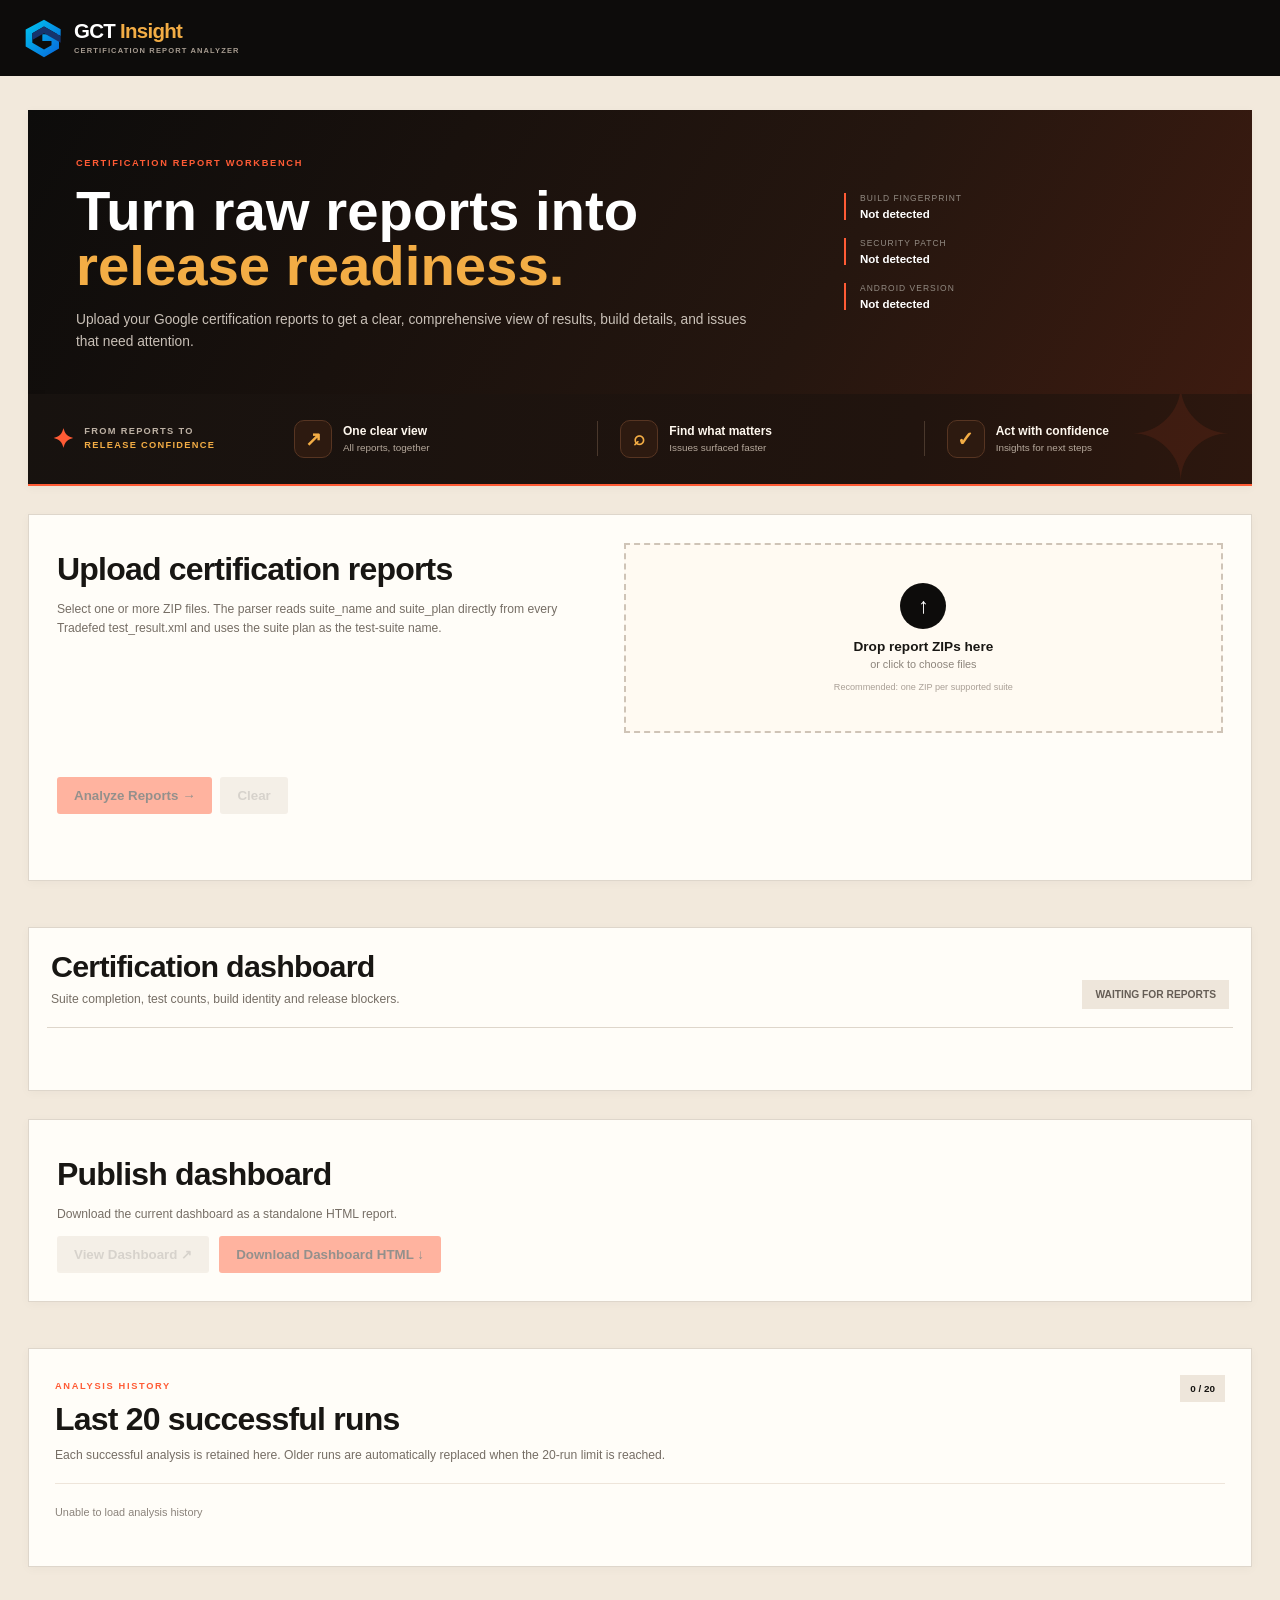
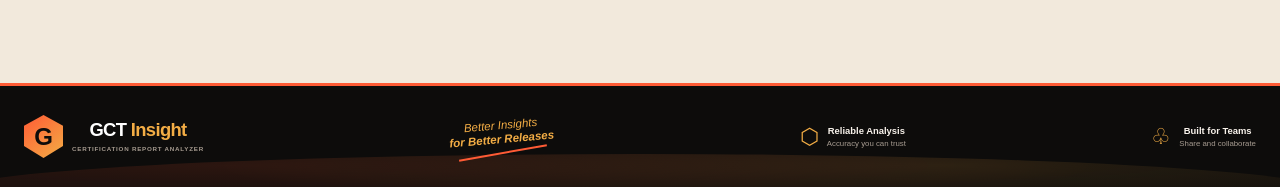
==== templates/index.html @ 6aefbfb2 "Add suite completion and chart dashboard sections" ====
<!DOCTYPE html><html lang="en"><head><meta charset="UTF-8"><meta name="viewport" content="width=device-width,initial-scale=1"><title>GCT Report Parser</title><link rel="stylesheet" href="/static/style.css"></head><body><header class="topbar">
  <a class="approved-brand" href="/" aria-label="GCT Insight certification report analyzer">
    <span class="approved-brand-mark" aria-hidden="true"><svg viewBox="0 0 48 48"><defs><linearGradient id="gctBlue" x1="0" y1="0" x2="1" y2="1"><stop offset="0" stop-color="#00c7ef"/><stop offset="1" stop-color="#0864db"/></linearGradient></defs><path fill="url(#gctBlue)" d="M24 2 44 13.5v8L24 10.1 10 18.2v11.6l14 8.1 9-5.2v-5.1H22v-8h20v17L24 47 2 34.3V13.7z"/><path fill="#16346d" d="M24 10.1 44 21.6v8L24 18.2 10 26.3v-8.1z"/></svg></span>
    <span class="approved-brand-copy"><strong>GCT <em>Insight</em></strong><small>CERTIFICATION REPORT ANALYZER</small></span>
  </a>
</header><main class="page"><section class="hero"><div class="hero-copy"><span class="eyebrow">CERTIFICATION REPORT WORKBENCH</span><h1>Turn raw reports into <em>release readiness.</em></h1><p>Upload your Google certification reports to get a clear, comprehensive view of results, build details, and issues that need attention.</p></div><div class="hero-meta"><div><span>BUILD FINGERPRINT</span><strong id="buildFingerprint">Not detected</strong></div><div><span>SECURITY PATCH</span><strong id="securityPatch">Not detected</strong></div><div><span>ANDROID VERSION</span><strong id="androidVersion">Not detected</strong></div></div></section><section class="insight-strip" aria-label="GCT Insight capabilities"><div class="insight-strip-heading"><span class="insight-spark">✦</span><span>FROM REPORTS TO <strong>RELEASE CONFIDENCE</strong></span></div><div class="insight-pill"><span class="insight-icon">↗</span><span><strong>One clear view</strong><small>All reports, together</small></span></div><div class="insight-divider"></div><div class="insight-pill"><span class="insight-icon">⌕</span><span><strong>Find what matters</strong><small>Issues surfaced faster</small></span></div><div class="insight-divider"></div><div class="insight-pill"><span class="insight-icon">✓</span><span><strong>Act with confidence</strong><small>Insights for next steps</small></span></div><div class="insight-accent" aria-hidden="true">✦</div></section><section class="upload-card"><div class="upload-copy"><h2>Upload certification reports</h2><p>Select one or more ZIP files. The parser reads suite_name and suite_plan directly from every Tradefed test_result.xml and uses the suite plan as the test-suite name.</p></div><div class="upload-zone"><input id="reportFiles" type="file" multiple accept=".zip"><div class="upload-icon">↑</div><strong>Drop report ZIPs here</strong><span>or click to choose files</span><small>Recommended: one ZIP per supported suite</small></div><div id="selectedFiles" class="selected-files"></div><div class="upload-actions"><button id="analyzeBtn" class="primary" disabled>Analyze Reports →</button><button id="clearBtn" class="secondary" disabled>Clear</button></div><div id="analysisProgress" class="analysis-progress hidden"><div class="progress-label"><strong id="progressTitle">Preparing analysis…</strong><span id="progressPercent">0%</span></div><div id="progressTrack" class="progress-track"><i id="progressBar"></i></div><small id="progressDetail">Preparing uploaded reports.</small></div><div id="statusMessage" class="status-message"></div></section><section class="certification-dashboard" id="certificationDashboard"><section class="dashboard-head dashboard-panel"><div><h2>Certification dashboard</h2><p>Suite completion, test counts, build identity and release blockers.</p></div><div class="readiness-chip" id="readiness">WAITING FOR REPORTS</div></section><section class="build-mismatch" id="buildMismatch"></section><section class="build-info-card" id="buildInfoCard"></section><section class="stats" id="stats"></section><section class="completion-overview" id="completionOverview" aria-label="Suite completion metrics"></section><section class="visual-charts" id="visualCharts" aria-label="Test execution charts"></section><section class="suite-grid" id="suiteGrid"></section><section class="issues-grid hidden" id="issuesGrid"><div class="panel incomplete-panel"><div class="panel-title"><div><span class="section-kicker">INCOMPLETE MODULES</span><h3>Modules requiring attention</h3></div><span id="incompleteCount" class="count-badge">0</span></div><div id="incompleteList"></div></div><div class="panel failure-panel"><div class="panel-title"><div><span class="section-kicker">FAILURES</span><h3>Failed test cases</h3></div><span id="failureCount" class="count-badge danger">0</span></div><div id="failureList"></div></div></section></section><section class="publish-card"><h2>Publish dashboard</h2><p>Download the current dashboard as a standalone HTML report.</p><div class="publish-actions"><button id="viewBtn" class="secondary" disabled>View Dashboard ↗</button><button id="publishBtn" class="primary" disabled>Download Dashboard HTML ↓</button></div></section><section class="history-card"><div class="history-head"><div><span class="section-kicker">ANALYSIS HISTORY</span><h2>Last 20 successful runs</h2><p>Each successful analysis is retained here. Older runs are automatically replaced when the 20-run limit is reached.</p></div><span id="historyCount" class="history-count">0 / 20</span></div><div id="historyList" class="history-list"><div class="empty">Loading analysis history...</div></div></section></main><footer class="approved-footer">
  <div class="footer-logo-block">
    <span class="footer-brand-mark" aria-hidden="true">G</span>
    <span><strong>GCT <em>Insight</em></strong><small>CERTIFICATION REPORT ANALYZER</small></span>
  </div>
  <div class="footer-slogan">Better Insights<br><strong>for Better Releases</strong><i></i></div>
  <div class="footer-value"><span class="footer-value-icon">⬡</span><span><strong>Reliable Analysis</strong><small>Accuracy you can trust</small></span></div>
  <div class="footer-value"><span class="footer-value-icon">♧</span><span><strong>Built for Teams</strong><small>Share and collaborate</small></span></div>
</footer><script src="/static/app.js"></script></body></html>
---- static/style.css ----
:root{--ink:#181613;--muted:#766e65;--paper:#fffdf8;--line:#ded6cb;--cream:#f2e9dc;--accent:#ff5b35;--gold:#f3ad45;--red:#cf4437;--dark:#0d0c0b;--green:#2b765a}*{box-sizing:border-box}html{min-width:1180px}body{margin:0;background:var(--cream);color:var(--ink);font-family:Arial,Helvetica,sans-serif}.topbar{height:76px;background:var(--dark);color:#fff;display:flex;align-items:center;justify-content:space-between;padding:0 max(28px,calc((100% - 1400px)/2))}.brand{display:flex;align-items:center;gap:12px}.brand-mark{width:36px;height:36px;display:grid;place-items:center;background:var(--accent);color:#15100d;font-weight:900;border-radius:8px}.brand strong{display:block}.brand small{display:block;color:#8f8982;font-size:.6rem;margin-top:3px;letter-spacing:.08em}.demo-badge{font-size:.58rem;letter-spacing:.15em;color:#c9c0b8;border:1px solid #4c4640;padding:8px 10px}.page{max-width:1400px;margin:auto;padding:34px 28px 70px}.hero{background:linear-gradient(120deg,#0d0c0b,#25160f 65%,#3d1b10);color:#fff;padding:42px 48px;display:flex;justify-content:space-between;gap:40px}.eyebrow,.section-kicker{font-size:.58rem;letter-spacing:.18em;font-weight:900;color:var(--accent)}.hero h1{font-size:clamp(2.8rem,4.4vw,4.8rem);line-height:.97;max-width:760px;margin:14px 0}.hero h1 em{font-style:normal;color:var(--gold)}.hero p{max-width:620px;color:#c9c0b7;line-height:1.55;font-size:.86rem}.hero-meta{display:grid;gap:18px;min-width:360px;align-content:center}.hero-meta div{border-left:2px solid var(--accent);padding-left:14px}.hero-meta span{display:block;font-size:.53rem;color:#928a82;letter-spacing:.12em}.hero-meta strong{display:block;margin-top:5px;font-size:.72rem;max-width:340px;word-break:break-word}.workflow{display:grid;grid-template-columns:auto 1fr auto 1fr auto 1fr auto;align-items:center;padding:24px 5px}.step{display:flex;align-items:center;gap:8px;color:#9b9289;font-size:.66rem;font-weight:700}.step b{width:30px;height:30px;border-radius:50%;display:grid;place-items:center;background:#ded4c8}.step.active{color:var(--ink)}.step.active b{background:var(--ink);color:#fff}.connector{height:1px;background:#cec4b8}.upload-card,.publish-card{background:var(--paper);border:1px solid var(--line);padding:28px;margin-bottom:46px;display:grid;grid-template-columns:1fr 1.1fr;gap:22px}.publish-card{display:block}.upload-copy h2,.dashboard-head h2,.publish-card h2{font-size:2rem;margin:8px 0}.upload-copy p,.dashboard-head p,.publish-card p{color:var(--muted);font-size:.76rem;line-height:1.55}.upload-zone{border:2px dashed #cfc4b7;min-height:190px;display:flex;flex-direction:column;align-items:center;justify-content:center;cursor:pointer;position:relative;background:#fffaf2}.upload-zone:hover{border-color:var(--accent);background:#fff7ed}.upload-zone input{position:absolute;inset:0;opacity:0;cursor:pointer}.upload-icon{width:46px;height:46px;border-radius:50%;display:grid;place-items:center;background:var(--dark);color:#fff;font-size:1.35rem;margin-bottom:10px}.upload-zone strong{font-size:.85rem}.upload-zone>span{color:#8d857c;font-size:.68rem;margin-top:4px}.upload-zone small{color:#aaa097;font-size:.57rem;margin-top:12px}.selected-files{grid-column:1/-1;display:flex;gap:8px;flex-wrap:wrap}.file-chip{padding:9px 12px;background:#eee6db;border:1px solid #ddd3c7;font-size:.62rem;display:flex;align-items:center;gap:6px}.file-chip small{color:#8b8279;font-size:.56rem}.upload-actions{display:flex;gap:8px}.primary,.secondary{border:0;padding:11px 17px;font-weight:900;cursor:pointer;border-radius:3px}.primary{background:var(--accent);color:#140e0b}.secondary{background:#e8dfd3}.primary:hover:not(:disabled){filter:brightness(.96)}.secondary:hover:not(:disabled){background:#ded4c8}.primary:disabled,.secondary:disabled{opacity:.45;cursor:not-allowed}.analysis-progress{grid-column:1/-1;padding:14px 16px;background:#f6efe6;border:1px solid #e2d7ca}.analysis-progress.hidden{display:none}.progress-label{display:flex;justify-content:space-between;align-items:center;font-size:.65rem}.progress-label span{font-weight:900;color:var(--accent)}.progress-track{height:8px;background:#e3d9cd;overflow:hidden;margin:9px 0 7px}.progress-track i{display:block;height:100%;width:0;background:var(--accent);transition:width .25s ease}.progress-track.indeterminate i{width:35%;animation:progressPulse 1.1s infinite ease-in-out}@keyframes progressPulse{0%{margin-left:-35%}100%{margin-left:100%}}.analysis-progress small{color:#8b8279;font-size:.57rem}.status-message{grid-column:1/-1;color:var(--muted);font-size:.63rem;min-height:16px}.dashboard-head{display:flex;justify-content:space-between;align-items:end;margin-bottom:20px}.readiness-chip{padding:9px 13px;background:#eee6db;color:#655d55;font-size:.64rem;font-weight:900}.readiness-chip.ready{background:#dfeee7;color:#256b52}.readiness-chip.attention{background:#f7e9cf;color:#93631f}.stats{display:grid;grid-template-columns:repeat(6,1fr);gap:12px;margin-bottom:14px}.stat,.suite,.panel{background:var(--paper);border:1px solid var(--line)}.stat{padding:20px;position:relative;overflow:hidden}.stat:before{content:"";position:absolute;left:0;top:0;bottom:0;width:4px;background:#d9d0c5}.stat.pass:before{background:var(--green)}.stat.fail:before{background:var(--red)}.stat.warn:before{background:var(--gold)}.stat.total:before{background:var(--accent)}.stat span{font-size:.57rem;letter-spacing:.1em;color:#999087}.stat strong{display:block;font-size:1.55rem;margin-top:8px}.stat small{color:var(--muted);font-size:.59rem}.suite-grid{display:grid;grid-template-columns:repeat(3,1fr);gap:12px;margin-bottom:14px}.suite{padding:18px}.suite-top{display:flex;justify-content:space-between;align-items:center;gap:12px}.suite-title{display:flex;align-items:center;}.suite h3{margin:0;font-size:1rem}.pill{font-size:.5rem;font-weight:900;padding:5px 7px}.pill.ok{background:#dfeee7;color:#2b765a}.pill.warn{background:#f7e9cf;color:#93631f}.suite-number{font-size:1.4rem;font-weight:900;margin:16px 0 4px}.progress{height:7px;background:#e6ddd1;overflow:hidden}.progress i{display:block;height:100%;background:var(--accent)}.suite-meta{display:flex;justify-content:space-between;color:#8b8279;font-size:.57rem;margin-top:8px}.suite-fails{font-size:.6rem;font-weight:700;margin-top:10px}.suite-fails .bad{color:var(--red)}.suite-fails .good{color:var(--green)}.issues-grid{display:grid;grid-template-columns:1fr 1fr;gap:12px;margin-bottom:20px}.panel{padding:20px}.failure-panel{border-top:3px solid var(--red)}.incomplete-panel{border-top:3px solid var(--gold)}.panel-title{display:flex;justify-content:space-between}.panel h3{margin:6px 0;font-size:1.05rem}.count-badge{background:#eee6db;padding:6px 8px;font-size:.58rem;font-weight:900}.count-badge.danger{background:#f6ded9;color:#a8332b}.issue-row{border-top:1px solid #eee5da;padding:11px 0;display:grid;grid-template-columns:20px minmax(0,1fr);column-gap:8px}.issue-row>strong,.issue-row>small{grid-column:2;min-width:0}.issue-row:before{content:"•";color:#b4aaa0;font-weight:900}.failure-panel .issue-row:before{content:"!";width:17px;height:17px;border-radius:50%;display:grid;place-items:center;background:#f6ded9;color:var(--red);font-size:.55rem}.incomplete-panel .issue-row:before{content:"!";width:17px;height:17px;border-radius:50%;display:grid;place-items:center;background:#f7e9cf;color:#93631f;font-size:.55rem}.issue-row strong{display:block;font-size:.7rem;overflow-wrap:anywhere}.issue-row small{display:block;color:var(--muted);font-size:.62rem;line-height:1.45;margin-top:5px;overflow-wrap:anywhere}.empty{padding:22px 0;color:#8b837b;font-size:.68rem}footer{background:var(--dark);color:#77706a;text-align:center;padding:26px;font-size:.62rem}.suite-details{display:grid;gap:14px;margin-bottom:14px}.detail-card{background:var(--paper);border:1px solid var(--line);padding:22px}.detail-head{display:flex;justify-content:space-between;align-items:start;gap:20px}.detail-head h3{margin:6px 0 0;font-size:1.2rem}.detail-result{font-size:.62rem;font-weight:900;background:#eee6db;padding:8px 10px}.summary-grid{display:grid;grid-template-columns:repeat(2,1fr);gap:10px;margin:18px 0}.summary-grid div{border-top:1px solid #eee5da;padding-top:10px}.summary-grid span{display:block;color:#999087;font-size:.5rem;letter-spacing:.1em;font-weight:900}.summary-grid strong{display:block;font-size:.65rem;margin-top:5px;word-break:break-word;line-height:1.45}.module-table-wrap{overflow:auto}.module-table{width:100%;border-collapse:collapse;font-size:.62rem}.module-table th{text-align:left;background:#eee6db;padding:9px}.module-table td{border-top:1px solid #eee5da;padding:8px}.module-table tr.incomplete{background:#fff2ed}.module-table tr.incomplete td:first-child{font-weight:900;color:var(--red)}.publish-actions{display:flex;gap:10px;align-items:center;flex-wrap:wrap}.build-mismatch{margin-bottom:14px}.mismatch-panel{background:#fffaf2;border:1px solid #e4c9a7;padding:20px}.mismatch-panel p{color:var(--muted);font-size:.7rem;margin:4px 0 14px}.fingerprint-table{display:grid;gap:0;border-top:1px solid #eadfd2}.fingerprint-row{display:grid;grid-template-columns:180px 1fr;gap:18px;padding:11px 0;border-bottom:1px solid #eadfd2;font-size:.66rem}.fingerprint-row strong{font-size:.7rem}.fingerprint-row span{word-break:break-all;color:#6f675f}.build-info-card{margin-bottom:14px}.build-info-section{background:var(--paper);border:1px solid var(--line);padding:20px}.build-info-header{display:flex;justify-content:space-between;align-items:start;margin-bottom:16px}.build-info-header h3{margin:6px 0 0;font-size:1.15rem}.build-info-count{background:#eee6db;padding:6px 8px;font-size:.58rem;font-weight:900}.build-info-grid{display:grid;grid-template-columns:repeat(3,1fr);gap:1px;background:#e8dfd4;border:1px solid #e8dfd4}.build-info-item{background:var(--paper);padding:14px}.build-info-item.wide{grid-column:1/-1}.build-info-item span{display:block;color:#999087;font-size:.52rem;letter-spacing:.1em;font-weight:900;text-transform:uppercase}.build-info-item strong{display:block;margin-top:6px;font-size:.68rem;line-height:1.45;word-break:break-word}.history-card{background:var(--paper);border:1px solid var(--line);padding:26px;margin-bottom:46px}.history-head{display:flex;justify-content:space-between;align-items:start;gap:20px;margin-bottom:18px}.history-head h2{font-size:2rem;margin:8px 0}.history-head p{color:var(--muted);font-size:.76rem;line-height:1.55;margin:0;max-width:760px}.history-count{background:#eee6db;padding:8px 10px;font-size:.62rem;font-weight:900;white-space:nowrap}.history-list{border-top:1px solid #eee5da}.history-row{display:grid;grid-template-columns:110px minmax(220px,1fr) 250px 150px auto;gap:16px;align-items:center;padding:15px 0;border-bottom:1px solid #eee5da}.history-run strong{display:block;font-size:.82rem}.history-run span{display:block;color:#8b8279;font-size:.58rem;margin-top:5px}.history-build span{display:block;color:#999087;font-size:.5rem;letter-spacing:.1em;font-weight:900}.history-build strong{display:block;font-size:.64rem;line-height:1.35;word-break:break-all;margin-top:5px}.history-metrics{display:flex;gap:8px;flex-wrap:wrap}.history-metrics span{background:#f0e9df;padding:6px 7px;color:#6f675f;font-size:.55rem;font-weight:700}.history-status{justify-self:start;padding:7px 8px;font-size:.5rem;font-weight:900}.history-status.ready{background:#dfeee7;color:#256b52}.history-status.attention{background:#f7e9cf;color:#93631f}.history-status.mismatch{background:#f6ded9;color:#a8332b}.history-actions{display:flex;gap:6px}.history-actions button{padding:8px 10px;font-size:.58rem}
/* Approved header, hero and footer refinements */
.hero-copy{max-width:820px;min-width:0}.hero-copy p{max-width:690px;margin:16px 0 0}.site-footer{background:var(--dark);color:#fff;display:grid;grid-template-columns:1fr 1.4fr auto;align-items:center;gap:28px;padding:28px max(28px,calc((100% - 1400px)/2));border-top:3px solid var(--accent)}.footer-brand strong{display:block;color:#fff;font-size:.9rem;letter-spacing:.02em}.footer-brand span,.footer-message span,.footer-legal span{display:block;color:#938b82;font-size:.65rem;margin-top:5px}.footer-message{border-left:2px solid var(--accent);padding-left:18px}.footer-message strong{display:block;font-size:.78rem;color:var(--gold)}.footer-message span{line-height:1.5;max-width:430px}.footer-legal{text-align:right;white-space:nowrap}.footer-legal span+span{margin-top:4px}@media(max-width:800px){.site-footer{grid-template-columns:1fr;gap:16px;padding:24px}.footer-message{padding-left:12px}.footer-legal{text-align:left;white-space:normal}.hero{flex-direction:column;padding:30px 24px}.hero-meta{min-width:0;grid-template-columns:1fr;gap:12px}.hero h1{font-size:clamp(2rem,7vw,3rem)}}

/* Approved GCT Insight header and footer only */
html{min-width:0}.topbar{height:76px;background:linear-gradient(110deg,#f5faff 0%,#eaf4ff 48%,#fff 100%);color:#0c1d4a;display:flex;align-items:center;justify-content:flex-start;padding:7px max(24px,calc((100% - 1400px)/2));border-bottom:1px solid #d8e8f8;box-shadow:0 2px 10px rgba(20,69,120,.05)}.approved-brand{display:flex;align-items:center;gap:10px;text-decoration:none;color:#10204b}.approved-brand-mark{display:block;width:40px;height:46px;flex:0 0 auto}.approved-brand-mark svg{display:block;width:100%;height:100%}.approved-brand-copy strong{display:block;font-size:1.28rem;line-height:1;color:#101b42;font-weight:900;letter-spacing:-.035em}.approved-brand-copy strong em,.footer-logo-block strong em{font-style:normal;color:#0788f5}.approved-brand-copy small,.footer-logo-block small{display:block;font-size:.47rem;letter-spacing:.15em;color:#50658c;margin-top:5px;font-weight:700}.approved-footer{position:relative;isolation:isolate;overflow:hidden;min-height:104px;padding:18px max(24px,calc((100% - 1400px)/2));display:flex;align-items:center;justify-content:space-between;gap:20px;background:linear-gradient(110deg,#eaf5ff 0%,#f9fcff 45%,#dceeff 100%);border-top:1px solid #d4e7fa;color:#11214c}.approved-footer:before{content:"";position:absolute;z-index:-1;left:-4%;right:-4%;bottom:-43px;height:76px;background:radial-gradient(ellipse at 20% 15%,rgba(255,255,255,.95),transparent 56%),radial-gradient(ellipse at 72% 15%,rgba(172,218,255,.5),transparent 52%);border-radius:50%}.footer-logo-block{display:flex;align-items:center;gap:9px;flex:0 0 auto}.footer-brand-mark{display:grid;place-items:center;width:39px;height:43px;color:#fff;font-weight:900;font-size:1.5rem;background:linear-gradient(140deg,#00c8ee,#0664dc);clip-path:polygon(50% 0,100% 25%,100% 72%,50% 100%,0 72%,0 25%)}.footer-logo-block strong{display:block;font-size:1.15rem;line-height:1;font-weight:900;letter-spacing:-.035em;color:#101b42}.footer-logo-block small{font-size:.39rem;letter-spacing:.12em}.footer-slogan{font-size:.72rem;line-height:1.2;color:#17356c;font-style:italic;transform:rotate(-5deg);white-space:nowrap;text-align:center}.footer-slogan strong{font-weight:900}.footer-slogan i{display:block;width:85%;height:2px;background:#0788f5;transform:rotate(-5deg);margin:5px auto 0}.footer-value{display:flex;align-items:center;gap:8px;white-space:nowrap}.footer-value-icon{font-size:1.35rem;line-height:1;color:#122a65}.footer-value strong{display:block;font-size:.59rem;font-weight:800}.footer-value small{display:block;font-size:.49rem;color:#53688d;margin-top:3px}.footer-feedback{padding-left:18px;border-left:1px solid #c8d9ee;flex:0 0 auto}.footer-feedback-button{display:inline-flex;align-items:center;justify-content:center;padding:10px 18px;border-radius:22px;background:#087bfa;color:#fff;text-decoration:none;font-size:.61rem;font-weight:800;box-shadow:0 3px 9px rgba(0,99,220,.18)}.footer-feedback-button:hover{background:#0065df}.footer-feedback small{display:block;color:#53688d;font-size:.48rem;line-height:1.4;margin-top:6px}.footer-android{position:relative;display:flex;align-items:center;justify-content:center;width:65px;height:55px;flex:0 0 auto;color:#00bda4;font-size:1.4rem}.footer-android b{display:grid;place-items:center;width:28px;height:31px;border-radius:12px 12px 8px 8px;background:linear-gradient(150deg,#5af1cf,#00b79e);color:#087a89;font-size:1.15rem;box-shadow:0 3px 8px #9bdedc}.footer-android span,.footer-android i{font-style:normal;color:#76c9ef;font-size:1.5rem}@media(max-width:1100px){.approved-footer{flex-wrap:wrap;justify-content:flex-start;gap:18px 24px}.footer-android{display:none}}@media(max-width:640px){.topbar{height:70px;padding:8px 16px}.approved-brand-mark{width:35px;height:40px}.approved-brand-copy strong{font-size:1.15rem}.approved-footer{padding:18px 16px}.footer-value{min-width:135px}.footer-feedback{border-left:0;padding-left:0}}

/* Keep the approved GCT Insight header/footer layout, but retain the app's original charcoal, cream, orange and gold palette. */
.topbar{background:var(--dark);color:#fff;border-bottom:0;box-shadow:none}
.approved-brand-copy strong{color:#fff}
.approved-brand-copy strong em{color:var(--gold)}
.approved-brand-copy small{color:#a69b90}
.approved-footer{background:var(--dark);color:#fff;border-top:3px solid var(--accent)}
.approved-footer:before{background:radial-gradient(ellipse at 20% 15%,rgba(255,91,53,.13),transparent 56%),radial-gradient(ellipse at 72% 15%,rgba(243,173,69,.12),transparent 52%)}
.footer-brand-mark{background:linear-gradient(140deg,var(--accent),var(--gold));color:var(--dark)}
.footer-logo-block strong{color:#fff}
.footer-logo-block strong em{color:var(--gold)}
.footer-logo-block small{color:#a69b90}
.footer-slogan{color:var(--gold)}
.footer-slogan i{background:var(--accent)}
.footer-value-icon{color:var(--gold)}
.footer-value strong{color:#f8f2eb}
.footer-value small{color:#a69b90}
.footer-feedback{border-left-color:#4c4640}
.footer-feedback-button{background:var(--accent);color:#140e0b;box-shadow:none}
.footer-feedback-button:hover{background:var(--gold)}
.footer-feedback small{color:#a69b90}
.footer-android{color:var(--gold)}
.footer-android span,.footer-android i{color:var(--accent)}
.footer-android b{background:linear-gradient(150deg,var(--gold),var(--accent));color:#25160f;box-shadow:none}

/* Replace the numbered onboarding stepper with a branded insight strip. */
.workflow{display:none}
.insight-strip{position:relative;display:flex;align-items:center;gap:22px;min-height:92px;margin:0 0 28px;padding:20px 24px;background:linear-gradient(100deg,#17120f 0%,#21140e 72%,#2d170e 100%);color:#f8f1e8;overflow:hidden;border-bottom:2px solid var(--accent)}
.insight-strip-heading{display:flex;align-items:center;gap:9px;max-width:220px;flex:0 0 220px;color:#bdb1a4;font-size:.58rem;line-height:1.5;letter-spacing:.14em;font-weight:800}
.insight-strip-heading strong{color:var(--gold);display:block}
.insight-spark{font-size:1.6rem;color:var(--accent)}
.insight-pill{display:flex;align-items:center;gap:11px;position:relative;z-index:1;min-width:0;flex:1}
.insight-icon{display:grid;place-items:center;width:38px;height:38px;flex:0 0 38px;border:1px solid #573522;background:#2d1a10;border-radius:10px;color:var(--gold);font-size:1.25rem;font-weight:800}
.insight-pill strong{display:block;color:#fff8ef;font-size:.75rem;white-space:nowrap}
.insight-pill small{display:block;margin-top:4px;color:#b6a99c;font-size:.62rem;white-space:nowrap}
.insight-divider{height:35px;width:1px;background:#4a382c;flex:0 0 1px}
.insight-accent{position:absolute;right:18px;top:-22px;color:rgba(255,91,53,.1);font-size:8rem;line-height:1;pointer-events:none}
@media(max-width:850px){.insight-strip{flex-wrap:wrap;gap:16px;padding:18px}.insight-strip-heading{flex-basis:100%;max-width:none}.insight-pill{flex:1 1 40%}.insight-divider{display:none}}
@media(max-width:520px){.insight-pill{flex-basis:100%}.insight-pill strong,.insight-pill small{white-space:normal}}

/* UI consistency pass: preserve every existing section and the approved warm palette. */
:root{scroll-behavior:smooth}
.page{width:100%}
.hero,.insight-strip,.upload-card,.build-info-section,.stat,.suite,.panel,.publish-card,.history-card,.detail-card,.mismatch-panel{box-shadow:0 2px 10px rgba(31,20,10,.035)}
.upload-card,.publish-card,.history-card,.build-info-section,.panel,.detail-card,.mismatch-panel{border-color:var(--line)}
.dashboard-head{gap:20px}
.dashboard-head h2,.upload-copy h2,.publish-card h2,.history-head h2{letter-spacing:-.025em}
.panel-title .section-kicker,.history-head .section-kicker{display:inline-block;margin-bottom:2px}
button,a,input,select,textarea{transition:background-color .16s ease,border-color .16s ease,box-shadow .16s ease}
button:focus-visible,a:focus-visible,input:focus-visible,select:focus-visible,textarea:focus-visible{outline:2px solid var(--gold);outline-offset:3px}
@media(max-width:1100px){
  .page{padding-left:22px;padding-right:22px}
  .hero{gap:28px;padding:34px}
  .hero-meta{min-width:250px}
  .stats{grid-template-columns:repeat(3,minmax(0,1fr))}
  .suite-grid{grid-template-columns:repeat(2,minmax(0,1fr))}
  .history-row{grid-template-columns:80px minmax(160px,1fr) 180px auto;gap:10px}
  .history-status{grid-column:3}
  .history-actions{grid-column:4;grid-row:1 / span 2}
}
@media(max-width:720px){
  .page{padding:20px 14px 42px}
  .hero{padding:26px 22px;gap:24px}
  .hero h1{font-size:clamp(2.15rem,9vw,3.5rem)}
  .hero-meta{grid-template-columns:1fr 1fr;min-width:0}
  .hero-meta div:first-child{grid-column:1/-1}
  .insight-strip{margin-bottom:20px}
  .upload-card{grid-template-columns:1fr;padding:20px;margin-bottom:28px}
  .upload-zone{min-height:155px}
  .upload-actions{flex-wrap:wrap}
  .dashboard-head{align-items:flex-start;flex-direction:column}
  .stats{grid-template-columns:repeat(2,minmax(0,1fr))}
  .suite-grid,.issues-grid{grid-template-columns:1fr}
  .publish-card{padding:20px;margin-bottom:28px}
  .history-card{padding:18px;margin-bottom:28px}
  .history-head{gap:12px;flex-direction:column}
  .history-head h2{font-size:1.55rem}
  .history-row{grid-template-columns:1fr auto;gap:10px;padding:14px 0}
  .history-run,.history-build,.history-metrics,.history-status,.history-actions{grid-column:auto;grid-row:auto}
  .history-build{grid-column:1/-1}
  .history-metrics{grid-column:1/-1}
  .history-actions{justify-self:start}
  .build-info-grid{grid-template-columns:repeat(2,minmax(0,1fr))}
  .fingerprint-row{grid-template-columns:1fr;gap:6px}
}
@media(max-width:420px){
  .hero-meta{grid-template-columns:1fr}
  .hero-meta div:first-child{grid-column:auto}
  .stats,.build-info-grid{grid-template-columns:1fr}
  .detail-head{flex-direction:column}
  .publish-actions .primary,.publish-actions .secondary{width:100%}
}

/* Dashboard heading presented as a dedicated section card, matching adjacent panels. */
.dashboard-panel{background:var(--paper);border:1px solid var(--line);padding:22px 26px;margin-bottom:16px;min-height:104px;box-shadow:0 2px 10px rgba(31,20,10,.035)}
.issues-grid.hidden{display:none!important}
.dashboard-panel h2{margin:0 0 7px;font-size:1.9rem;line-height:1.1}
.dashboard-panel p{margin:0;color:var(--muted);font-size:.76rem;line-height:1.55}
.dashboard-panel .readiness-chip{white-space:nowrap}
@media(max-width:720px){.dashboard-panel{padding:18px;margin-bottom:14px}.dashboard-panel h2{font-size:1.55rem}}

/* Keep every analysis result visually grouped under Certification dashboard. */
.certification-dashboard{background:var(--paper);border:1px solid var(--line);padding:18px;margin:0 0 28px;box-shadow:0 2px 10px rgba(31,20,10,.035)}
.certification-dashboard>.dashboard-panel{margin:0 0 16px;border:0;border-bottom:1px solid var(--line);box-shadow:none;padding:4px 4px 18px;min-height:0}
.certification-dashboard>.build-mismatch:empty,.certification-dashboard>.build-info-card:empty{display:none}
.certification-dashboard>.build-info-card:not(:empty),.certification-dashboard>.build-mismatch:not(:empty){margin-bottom:14px}
.certification-dashboard>.stats:not(:empty){margin-bottom:14px}
.certification-dashboard>.suite-grid:not(:empty){margin-bottom:14px}
.certification-dashboard>.issues-grid:not(.hidden){margin-top:0;margin-bottom:0}
@media(max-width:720px){.certification-dashboard{padding:12px;margin-bottom:22px}.certification-dashboard>.dashboard-panel{padding:4px 4px 14px}}
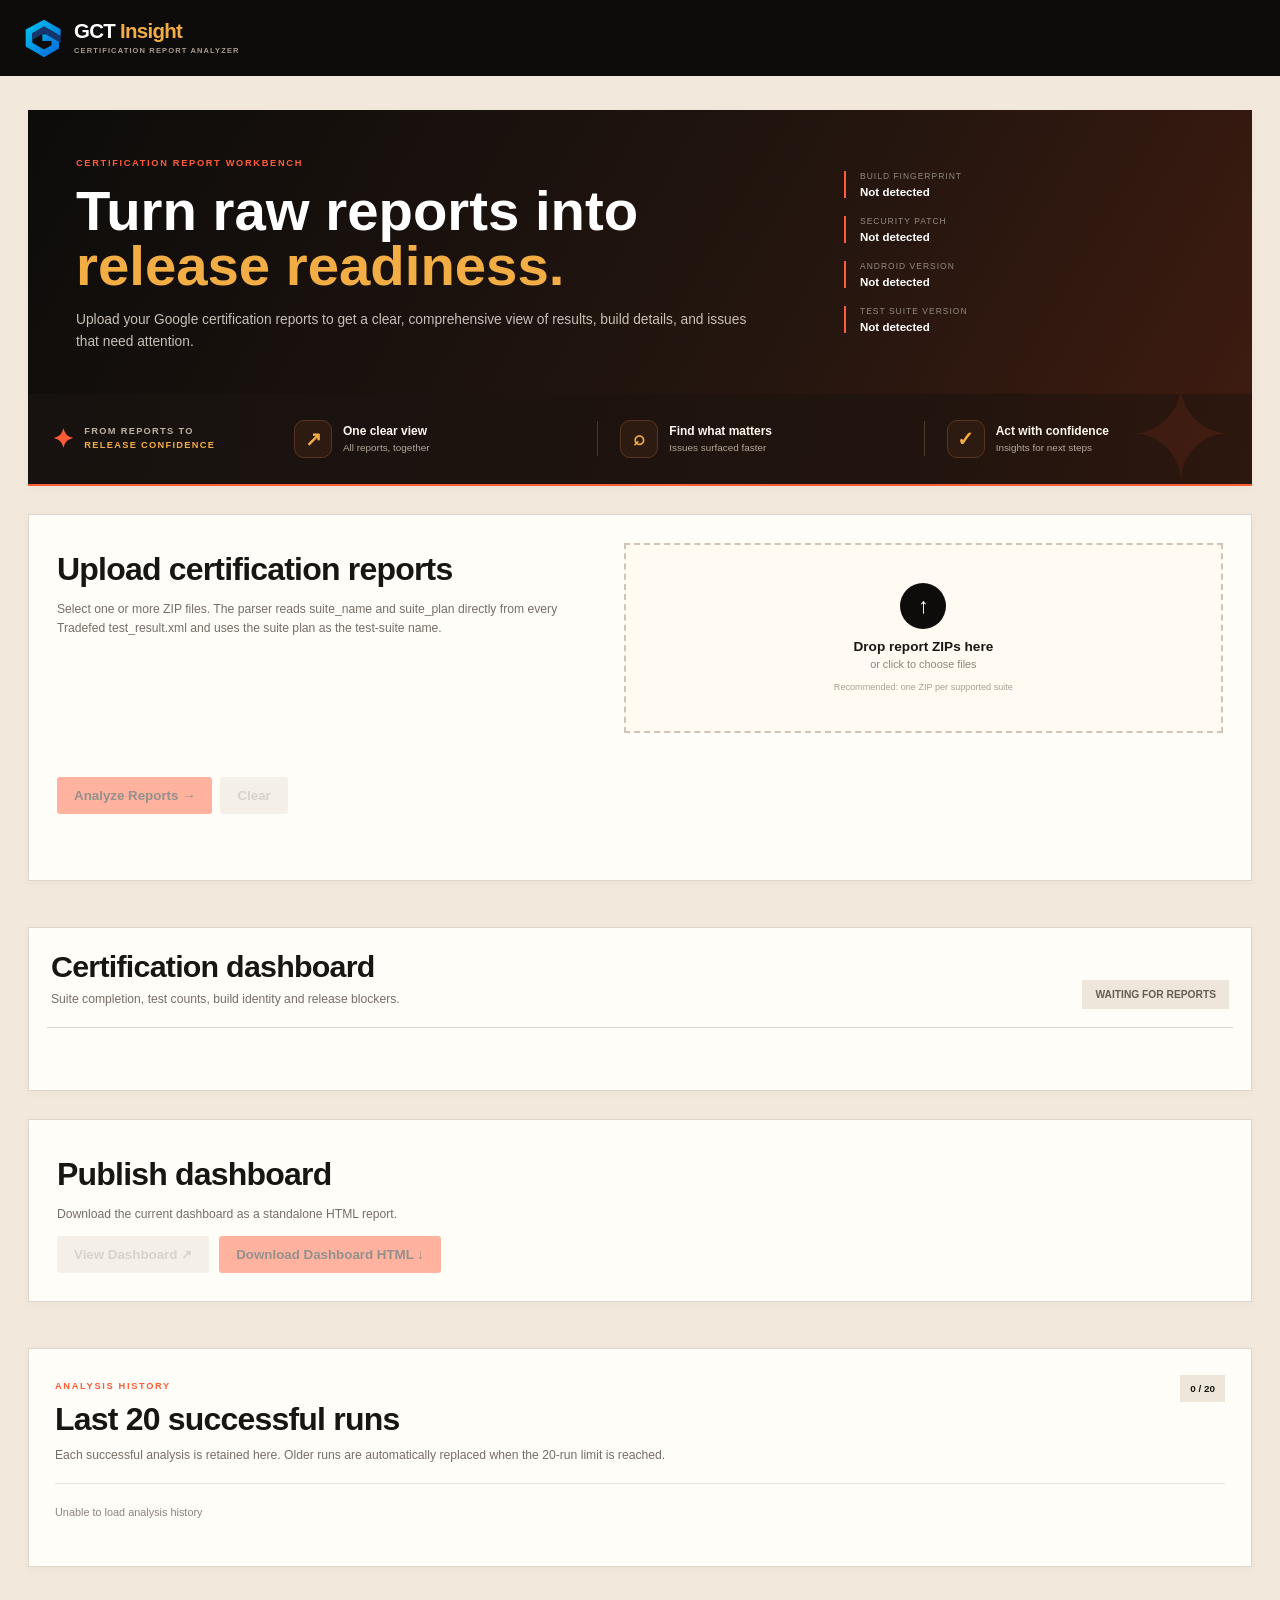
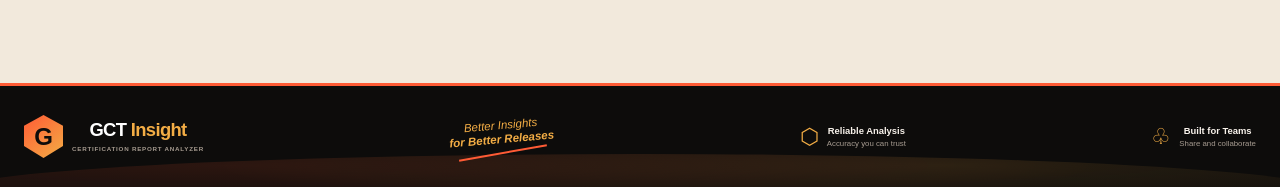
==== commit cc8c20ce: "Add Test Suite Version to GCT Insight" ====
--- a/templates/index.html
+++ b/templates/index.html
@@ -3,7 +3,7 @@
     <span class="approved-brand-mark" aria-hidden="true"><svg viewBox="0 0 48 48"><defs><linearGradient id="gctBlue" x1="0" y1="0" x2="1" y2="1"><stop offset="0" stop-color="#00c7ef"/><stop offset="1" stop-color="#0864db"/></linearGradient></defs><path fill="url(#gctBlue)" d="M24 2 44 13.5v8L24 10.1 10 18.2v11.6l14 8.1 9-5.2v-5.1H22v-8h20v17L24 47 2 34.3V13.7z"/><path fill="#16346d" d="M24 10.1 44 21.6v8L24 18.2 10 26.3v-8.1z"/></svg></span>
     <span class="approved-brand-copy"><strong>GCT <em>Insight</em></strong><small>CERTIFICATION REPORT ANALYZER</small></span>
   </a>
-</header><main class="page"><section class="hero"><div class="hero-copy"><span class="eyebrow">CERTIFICATION REPORT WORKBENCH</span><h1>Turn raw reports into <em>release readiness.</em></h1><p>Upload your Google certification reports to get a clear, comprehensive view of results, build details, and issues that need attention.</p></div><div class="hero-meta"><div><span>BUILD FINGERPRINT</span><strong id="buildFingerprint">Not detected</strong></div><div><span>SECURITY PATCH</span><strong id="securityPatch">Not detected</strong></div><div><span>ANDROID VERSION</span><strong id="androidVersion">Not detected</strong></div></div></section><section class="insight-strip" aria-label="GCT Insight capabilities"><div class="insight-strip-heading"><span class="insight-spark">✦</span><span>FROM REPORTS TO <strong>RELEASE CONFIDENCE</strong></span></div><div class="insight-pill"><span class="insight-icon">↗</span><span><strong>One clear view</strong><small>All reports, together</small></span></div><div class="insight-divider"></div><div class="insight-pill"><span class="insight-icon">⌕</span><span><strong>Find what matters</strong><small>Issues surfaced faster</small></span></div><div class="insight-divider"></div><div class="insight-pill"><span class="insight-icon">✓</span><span><strong>Act with confidence</strong><small>Insights for next steps</small></span></div><div class="insight-accent" aria-hidden="true">✦</div></section><section class="upload-card"><div class="upload-copy"><h2>Upload certification reports</h2><p>Select one or more ZIP files. The parser reads suite_name and suite_plan directly from every Tradefed test_result.xml and uses the suite plan as the test-suite name.</p></div><div class="upload-zone"><input id="reportFiles" type="file" multiple accept=".zip"><div class="upload-icon">↑</div><strong>Drop report ZIPs here</strong><span>or click to choose files</span><small>Recommended: one ZIP per supported suite</small></div><div id="selectedFiles" class="selected-files"></div><div class="upload-actions"><button id="analyzeBtn" class="primary" disabled>Analyze Reports →</button><button id="clearBtn" class="secondary" disabled>Clear</button></div><div id="analysisProgress" class="analysis-progress hidden"><div class="progress-label"><strong id="progressTitle">Preparing analysis…</strong><span id="progressPercent">0%</span></div><div id="progressTrack" class="progress-track"><i id="progressBar"></i></div><small id="progressDetail">Preparing uploaded reports.</small></div><div id="statusMessage" class="status-message"></div></section><section class="certification-dashboard" id="certificationDashboard"><section class="dashboard-head dashboard-panel"><div><h2>Certification dashboard</h2><p>Suite completion, test counts, build identity and release blockers.</p></div><div class="readiness-chip" id="readiness">WAITING FOR REPORTS</div></section><section class="build-mismatch" id="buildMismatch"></section><section class="build-info-card" id="buildInfoCard"></section><section class="stats" id="stats"></section><section class="completion-overview" id="completionOverview" aria-label="Suite completion metrics"></section><section class="visual-charts" id="visualCharts" aria-label="Test execution charts"></section><section class="suite-grid" id="suiteGrid"></section><section class="issues-grid hidden" id="issuesGrid"><div class="panel incomplete-panel"><div class="panel-title"><div><span class="section-kicker">INCOMPLETE MODULES</span><h3>Modules requiring attention</h3></div><span id="incompleteCount" class="count-badge">0</span></div><div id="incompleteList"></div></div><div class="panel failure-panel"><div class="panel-title"><div><span class="section-kicker">FAILURES</span><h3>Failed test cases</h3></div><span id="failureCount" class="count-badge danger">0</span></div><div id="failureList"></div></div></section></section><section class="publish-card"><h2>Publish dashboard</h2><p>Download the current dashboard as a standalone HTML report.</p><div class="publish-actions"><button id="viewBtn" class="secondary" disabled>View Dashboard ↗</button><button id="publishBtn" class="primary" disabled>Download Dashboard HTML ↓</button></div></section><section class="history-card"><div class="history-head"><div><span class="section-kicker">ANALYSIS HISTORY</span><h2>Last 20 successful runs</h2><p>Each successful analysis is retained here. Older runs are automatically replaced when the 20-run limit is reached.</p></div><span id="historyCount" class="history-count">0 / 20</span></div><div id="historyList" class="history-list"><div class="empty">Loading analysis history...</div></div></section></main><footer class="approved-footer">
+</header><main class="page"><section class="hero"><div class="hero-copy"><span class="eyebrow">CERTIFICATION REPORT WORKBENCH</span><h1>Turn raw reports into <em>release readiness.</em></h1><p>Upload your Google certification reports to get a clear, comprehensive view of results, build details, and issues that need attention.</p></div><div class="hero-meta"><div><span>BUILD FINGERPRINT</span><strong id="buildFingerprint">Not detected</strong></div><div><span>SECURITY PATCH</span><strong id="securityPatch">Not detected</strong></div><div><span>ANDROID VERSION</span><strong id="androidVersion">Not detected</strong></div><div><span>TEST SUITE VERSION</span><strong id="testSuiteVersion">Not detected</strong></div></div></section><section class="insight-strip" aria-label="GCT Insight capabilities"><div class="insight-strip-heading"><span class="insight-spark">✦</span><span>FROM REPORTS TO <strong>RELEASE CONFIDENCE</strong></span></div><div class="insight-pill"><span class="insight-icon">↗</span><span><strong>One clear view</strong><small>All reports, together</small></span></div><div class="insight-divider"></div><div class="insight-pill"><span class="insight-icon">⌕</span><span><strong>Find what matters</strong><small>Issues surfaced faster</small></span></div><div class="insight-divider"></div><div class="insight-pill"><span class="insight-icon">✓</span><span><strong>Act with confidence</strong><small>Insights for next steps</small></span></div><div class="insight-accent" aria-hidden="true">✦</div></section><section class="upload-card"><div class="upload-copy"><h2>Upload certification reports</h2><p>Select one or more ZIP files. The parser reads suite_name and suite_plan directly from every Tradefed test_result.xml and uses the suite plan as the test-suite name.</p></div><div class="upload-zone"><input id="reportFiles" type="file" multiple accept=".zip"><div class="upload-icon">↑</div><strong>Drop report ZIPs here</strong><span>or click to choose files</span><small>Recommended: one ZIP per supported suite</small></div><div id="selectedFiles" class="selected-files"></div><div class="upload-actions"><button id="analyzeBtn" class="primary" disabled>Analyze Reports →</button><button id="clearBtn" class="secondary" disabled>Clear</button></div><div id="analysisProgress" class="analysis-progress hidden"><div class="progress-label"><strong id="progressTitle">Preparing analysis…</strong><span id="progressPercent">0%</span></div><div id="progressTrack" class="progress-track"><i id="progressBar"></i></div><small id="progressDetail">Preparing uploaded reports.</small></div><div id="statusMessage" class="status-message"></div></section><section class="certification-dashboard" id="certificationDashboard"><section class="dashboard-head dashboard-panel"><div><h2>Certification dashboard</h2><p>Suite completion, test counts, build identity and release blockers.</p></div><div class="readiness-chip" id="readiness">WAITING FOR REPORTS</div></section><section class="build-mismatch" id="buildMismatch"></section><section class="build-info-card" id="buildInfoCard"></section><section class="stats" id="stats"></section><section class="suite-grid" id="suiteGrid"></section><section class="issues-grid hidden" id="issuesGrid"><div class="panel incomplete-panel"><div class="panel-title"><div><span class="section-kicker">INCOMPLETE MODULES</span><h3>Modules requiring attention</h3></div><span id="incompleteCount" class="count-badge">0</span></div><div id="incompleteList"></div></div><div class="panel failure-panel"><div class="panel-title"><div><span class="section-kicker">FAILURES</span><h3>Failed test cases</h3></div><span id="failureCount" class="count-badge danger">0</span></div><div id="failureList"></div></div></section></section><section class="publish-card"><h2>Publish dashboard</h2><p>Download the current dashboard as a standalone HTML report.</p><div class="publish-actions"><button id="viewBtn" class="secondary" disabled>View Dashboard ↗</button><button id="publishBtn" class="primary" disabled>Download Dashboard HTML ↓</button></div></section><section class="history-card"><div class="history-head"><div><span class="section-kicker">ANALYSIS HISTORY</span><h2>Last 20 successful runs</h2><p>Each successful analysis is retained here. Older runs are automatically replaced when the 20-run limit is reached.</p></div><span id="historyCount" class="history-count">0 / 20</span></div><div id="historyList" class="history-list"><div class="empty">Loading analysis history...</div></div></section></main><footer class="approved-footer">
   <div class="footer-logo-block">
     <span class="footer-brand-mark" aria-hidden="true">G</span>
     <span><strong>GCT <em>Insight</em></strong><small>CERTIFICATION REPORT ANALYZER</small></span>
--- a/static/style.css
+++ b/static/style.css
@@ -114,3 +114,4 @@
 .certification-dashboard>.suite-grid:not(:empty){margin-bottom:14px}
 .certification-dashboard>.issues-grid:not(.hidden){margin-top:0;margin-bottom:0}
 @media(max-width:720px){.certification-dashboard{padding:12px;margin-bottom:22px}.certification-dashboard>.dashboard-panel{padding:4px 4px 14px}}
+
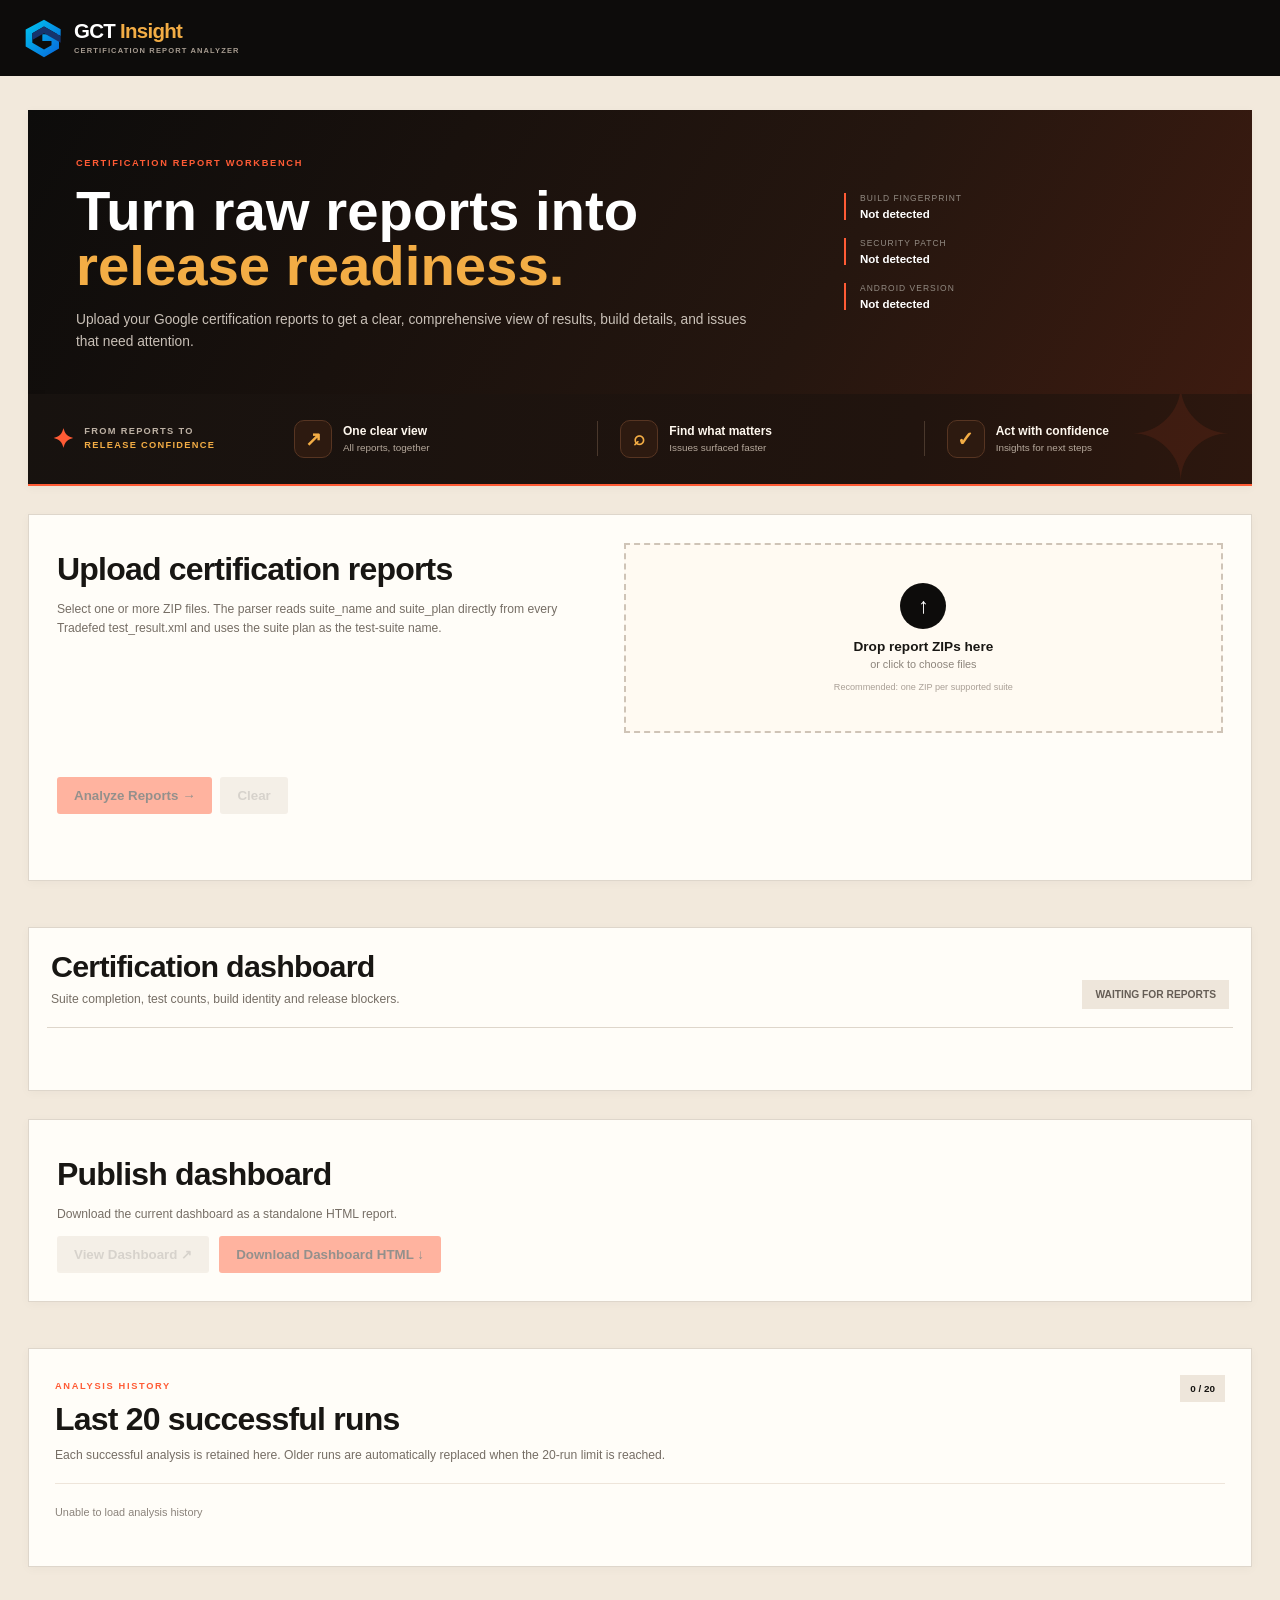
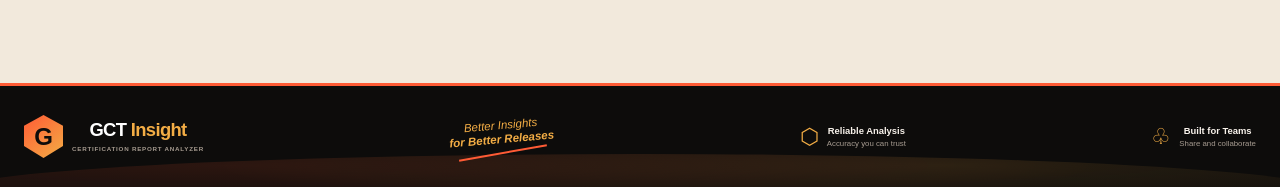
==== commit 71cdfe5a: "Remove Test Suite Version from hero summary" ====
--- a/templates/index.html
+++ b/templates/index.html
@@ -3,7 +3,7 @@
     <span class="approved-brand-mark" aria-hidden="true"><svg viewBox="0 0 48 48"><defs><linearGradient id="gctBlue" x1="0" y1="0" x2="1" y2="1"><stop offset="0" stop-color="#00c7ef"/><stop offset="1" stop-color="#0864db"/></linearGradient></defs><path fill="url(#gctBlue)" d="M24 2 44 13.5v8L24 10.1 10 18.2v11.6l14 8.1 9-5.2v-5.1H22v-8h20v17L24 47 2 34.3V13.7z"/><path fill="#16346d" d="M24 10.1 44 21.6v8L24 18.2 10 26.3v-8.1z"/></svg></span>
     <span class="approved-brand-copy"><strong>GCT <em>Insight</em></strong><small>CERTIFICATION REPORT ANALYZER</small></span>
   </a>
-</header><main class="page"><section class="hero"><div class="hero-copy"><span class="eyebrow">CERTIFICATION REPORT WORKBENCH</span><h1>Turn raw reports into <em>release readiness.</em></h1><p>Upload your Google certification reports to get a clear, comprehensive view of results, build details, and issues that need attention.</p></div><div class="hero-meta"><div><span>BUILD FINGERPRINT</span><strong id="buildFingerprint">Not detected</strong></div><div><span>SECURITY PATCH</span><strong id="securityPatch">Not detected</strong></div><div><span>ANDROID VERSION</span><strong id="androidVersion">Not detected</strong></div><div><span>TEST SUITE VERSION</span><strong id="testSuiteVersion">Not detected</strong></div></div></section><section class="insight-strip" aria-label="GCT Insight capabilities"><div class="insight-strip-heading"><span class="insight-spark">✦</span><span>FROM REPORTS TO <strong>RELEASE CONFIDENCE</strong></span></div><div class="insight-pill"><span class="insight-icon">↗</span><span><strong>One clear view</strong><small>All reports, together</small></span></div><div class="insight-divider"></div><div class="insight-pill"><span class="insight-icon">⌕</span><span><strong>Find what matters</strong><small>Issues surfaced faster</small></span></div><div class="insight-divider"></div><div class="insight-pill"><span class="insight-icon">✓</span><span><strong>Act with confidence</strong><small>Insights for next steps</small></span></div><div class="insight-accent" aria-hidden="true">✦</div></section><section class="upload-card"><div class="upload-copy"><h2>Upload certification reports</h2><p>Select one or more ZIP files. The parser reads suite_name and suite_plan directly from every Tradefed test_result.xml and uses the suite plan as the test-suite name.</p></div><div class="upload-zone"><input id="reportFiles" type="file" multiple accept=".zip"><div class="upload-icon">↑</div><strong>Drop report ZIPs here</strong><span>or click to choose files</span><small>Recommended: one ZIP per supported suite</small></div><div id="selectedFiles" class="selected-files"></div><div class="upload-actions"><button id="analyzeBtn" class="primary" disabled>Analyze Reports →</button><button id="clearBtn" class="secondary" disabled>Clear</button></div><div id="analysisProgress" class="analysis-progress hidden"><div class="progress-label"><strong id="progressTitle">Preparing analysis…</strong><span id="progressPercent">0%</span></div><div id="progressTrack" class="progress-track"><i id="progressBar"></i></div><small id="progressDetail">Preparing uploaded reports.</small></div><div id="statusMessage" class="status-message"></div></section><section class="certification-dashboard" id="certificationDashboard"><section class="dashboard-head dashboard-panel"><div><h2>Certification dashboard</h2><p>Suite completion, test counts, build identity and release blockers.</p></div><div class="readiness-chip" id="readiness">WAITING FOR REPORTS</div></section><section class="build-mismatch" id="buildMismatch"></section><section class="build-info-card" id="buildInfoCard"></section><section class="stats" id="stats"></section><section class="suite-grid" id="suiteGrid"></section><section class="issues-grid hidden" id="issuesGrid"><div class="panel incomplete-panel"><div class="panel-title"><div><span class="section-kicker">INCOMPLETE MODULES</span><h3>Modules requiring attention</h3></div><span id="incompleteCount" class="count-badge">0</span></div><div id="incompleteList"></div></div><div class="panel failure-panel"><div class="panel-title"><div><span class="section-kicker">FAILURES</span><h3>Failed test cases</h3></div><span id="failureCount" class="count-badge danger">0</span></div><div id="failureList"></div></div></section></section><section class="publish-card"><h2>Publish dashboard</h2><p>Download the current dashboard as a standalone HTML report.</p><div class="publish-actions"><button id="viewBtn" class="secondary" disabled>View Dashboard ↗</button><button id="publishBtn" class="primary" disabled>Download Dashboard HTML ↓</button></div></section><section class="history-card"><div class="history-head"><div><span class="section-kicker">ANALYSIS HISTORY</span><h2>Last 20 successful runs</h2><p>Each successful analysis is retained here. Older runs are automatically replaced when the 20-run limit is reached.</p></div><span id="historyCount" class="history-count">0 / 20</span></div><div id="historyList" class="history-list"><div class="empty">Loading analysis history...</div></div></section></main><footer class="approved-footer">
+</header><main class="page"><section class="hero"><div class="hero-copy"><span class="eyebrow">CERTIFICATION REPORT WORKBENCH</span><h1>Turn raw reports into <em>release readiness.</em></h1><p>Upload your Google certification reports to get a clear, comprehensive view of results, build details, and issues that need attention.</p></div><div class="hero-meta"><div><span>BUILD FINGERPRINT</span><strong id="buildFingerprint">Not detected</strong></div><div><span>SECURITY PATCH</span><strong id="securityPatch">Not detected</strong></div><div><span>ANDROID VERSION</span><strong id="androidVersion">Not detected</strong></div></div></section><section class="insight-strip" aria-label="GCT Insight capabilities"><div class="insight-strip-heading"><span class="insight-spark">✦</span><span>FROM REPORTS TO <strong>RELEASE CONFIDENCE</strong></span></div><div class="insight-pill"><span class="insight-icon">↗</span><span><strong>One clear view</strong><small>All reports, together</small></span></div><div class="insight-divider"></div><div class="insight-pill"><span class="insight-icon">⌕</span><span><strong>Find what matters</strong><small>Issues surfaced faster</small></span></div><div class="insight-divider"></div><div class="insight-pill"><span class="insight-icon">✓</span><span><strong>Act with confidence</strong><small>Insights for next steps</small></span></div><div class="insight-accent" aria-hidden="true">✦</div></section><section class="upload-card"><div class="upload-copy"><h2>Upload certification reports</h2><p>Select one or more ZIP files. The parser reads suite_name and suite_plan directly from every Tradefed test_result.xml and uses the suite plan as the test-suite name.</p></div><div class="upload-zone"><input id="reportFiles" type="file" multiple accept=".zip"><div class="upload-icon">↑</div><strong>Drop report ZIPs here</strong><span>or click to choose files</span><small>Recommended: one ZIP per supported suite</small></div><div id="selectedFiles" class="selected-files"></div><div class="upload-actions"><button id="analyzeBtn" class="primary" disabled>Analyze Reports →</button><button id="clearBtn" class="secondary" disabled>Clear</button></div><div id="analysisProgress" class="analysis-progress hidden"><div class="progress-label"><strong id="progressTitle">Preparing analysis…</strong><span id="progressPercent">0%</span></div><div id="progressTrack" class="progress-track"><i id="progressBar"></i></div><small id="progressDetail">Preparing uploaded reports.</small></div><div id="statusMessage" class="status-message"></div></section><section class="certification-dashboard" id="certificationDashboard"><section class="dashboard-head dashboard-panel"><div><h2>Certification dashboard</h2><p>Suite completion, test counts, build identity and release blockers.</p></div><div class="readiness-chip" id="readiness">WAITING FOR REPORTS</div></section><section class="build-mismatch" id="buildMismatch"></section><section class="build-info-card" id="buildInfoCard"></section><section class="stats" id="stats"></section><section class="suite-grid" id="suiteGrid"></section><section class="issues-grid hidden" id="issuesGrid"><div class="panel incomplete-panel"><div class="panel-title"><div><span class="section-kicker">INCOMPLETE MODULES</span><h3>Modules requiring attention</h3></div><span id="incompleteCount" class="count-badge">0</span></div><div id="incompleteList"></div></div><div class="panel failure-panel"><div class="panel-title"><div><span class="section-kicker">FAILURES</span><h3>Failed test cases</h3></div><span id="failureCount" class="count-badge danger">0</span></div><div id="failureList"></div></div></section></section><section class="publish-card"><h2>Publish dashboard</h2><p>Download the current dashboard as a standalone HTML report.</p><div class="publish-actions"><button id="viewBtn" class="secondary" disabled>View Dashboard ↗</button><button id="publishBtn" class="primary" disabled>Download Dashboard HTML ↓</button></div></section><section class="history-card"><div class="history-head"><div><span class="section-kicker">ANALYSIS HISTORY</span><h2>Last 20 successful runs</h2><p>Each successful analysis is retained here. Older runs are automatically replaced when the 20-run limit is reached.</p></div><span id="historyCount" class="history-count">0 / 20</span></div><div id="historyList" class="history-list"><div class="empty">Loading analysis history...</div></div></section></main><footer class="approved-footer">
   <div class="footer-logo-block">
     <span class="footer-brand-mark" aria-hidden="true">G</span>
     <span><strong>GCT <em>Insight</em></strong><small>CERTIFICATION REPORT ANALYZER</small></span>
--- a/static/style.css
+++ b/static/style.css
@@ -114,4 +114,4 @@
 .certification-dashboard>.suite-grid:not(:empty){margin-bottom:14px}
 .certification-dashboard>.issues-grid:not(.hidden){margin-top:0;margin-bottom:0}
 @media(max-width:720px){.certification-dashboard{padding:12px;margin-bottom:22px}.certification-dashboard>.dashboard-panel{padding:4px 4px 14px}}
-
+.suite-version{display:flex;justify-content:space-between;align-items:center;gap:10px;margin-top:10px;padding-top:9px;border-top:1px solid #eee5da}.suite-version span{color:#8b8279;font-size:.55rem}.suite-version strong{font-size:.62rem;text-align:right;overflow-wrap:anywhere}
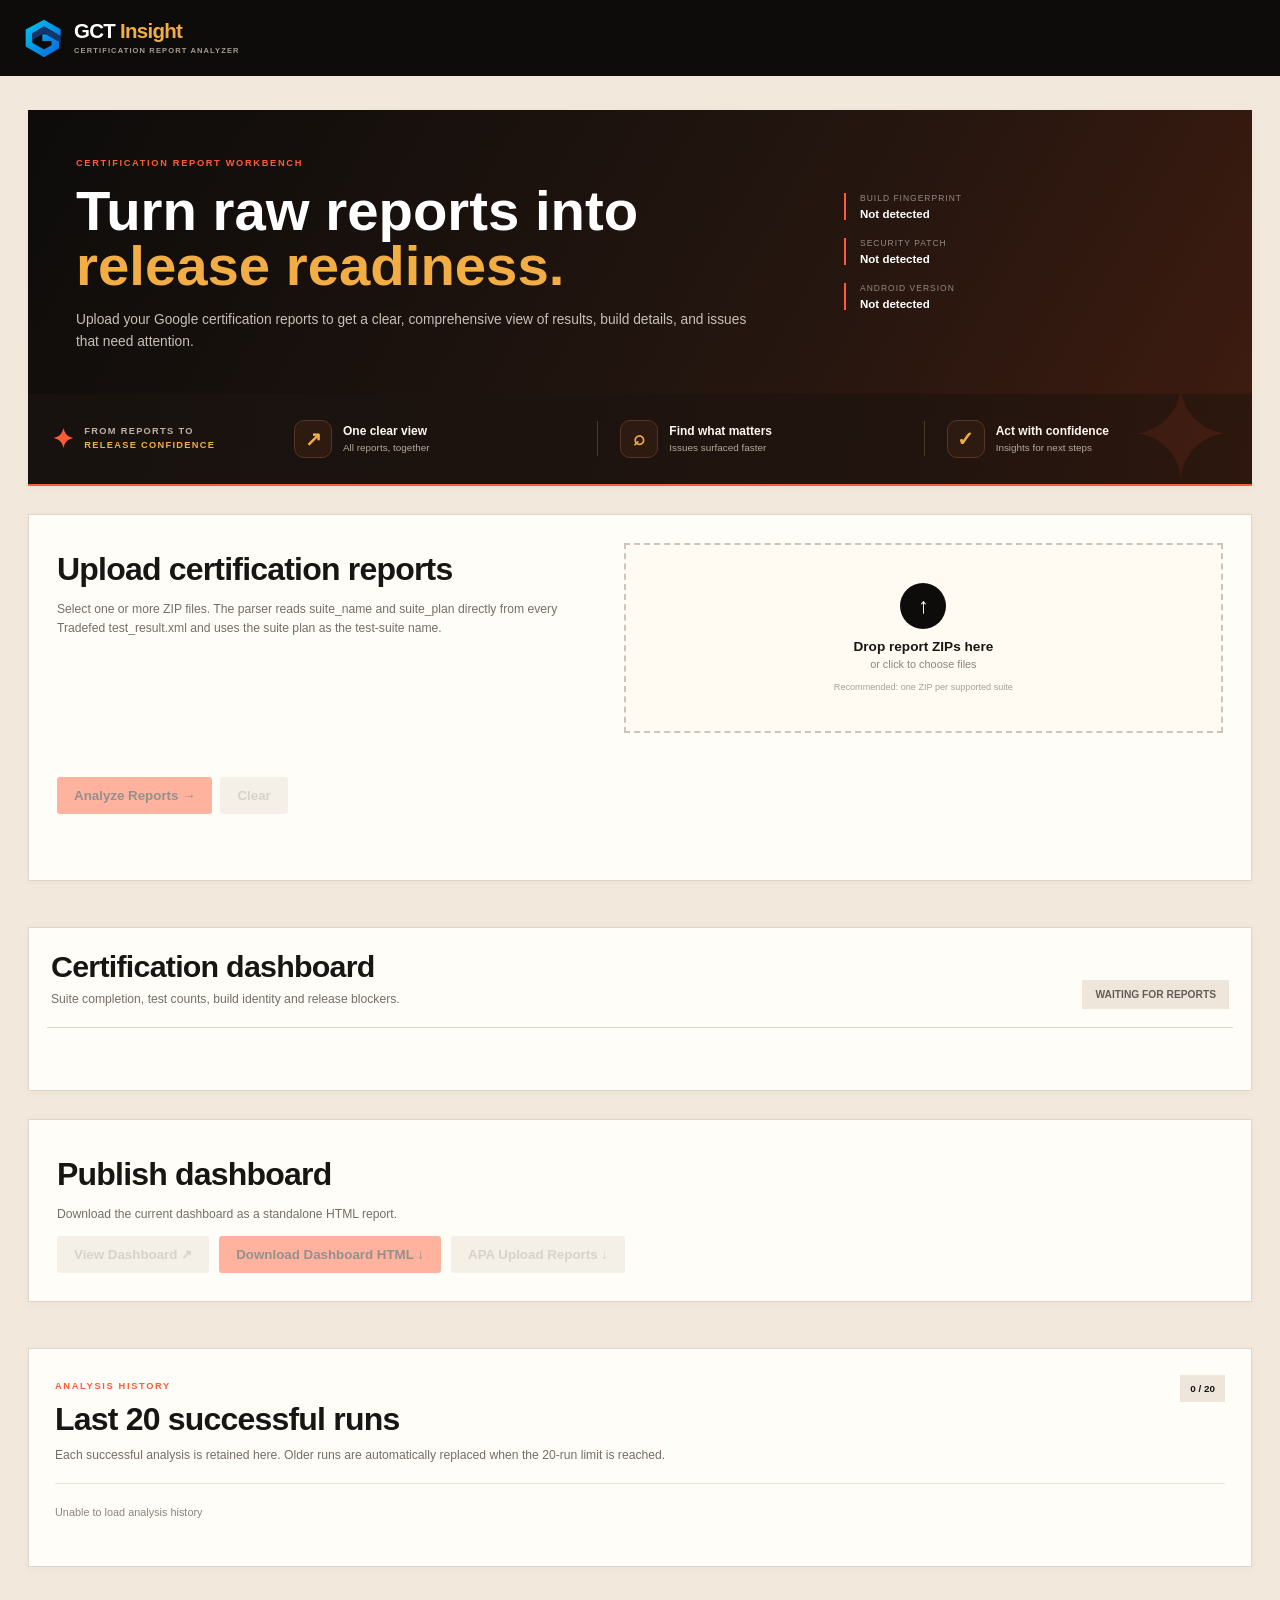
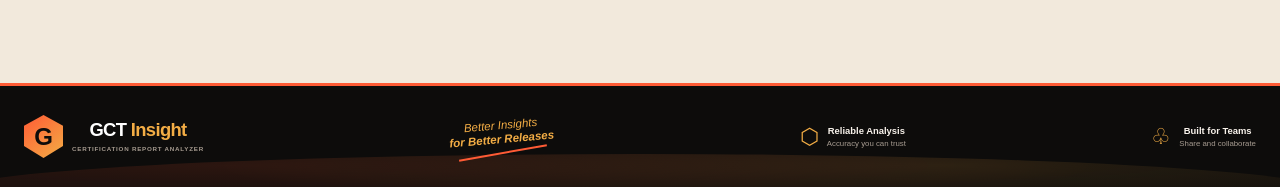
==== commit 7e2ea048: "Add APA Upload Reports button" ====
--- a/templates/index.html
+++ b/templates/index.html
@@ -3,7 +3,7 @@
     <span class="approved-brand-mark" aria-hidden="true"><svg viewBox="0 0 48 48"><defs><linearGradient id="gctBlue" x1="0" y1="0" x2="1" y2="1"><stop offset="0" stop-color="#00c7ef"/><stop offset="1" stop-color="#0864db"/></linearGradient></defs><path fill="url(#gctBlue)" d="M24 2 44 13.5v8L24 10.1 10 18.2v11.6l14 8.1 9-5.2v-5.1H22v-8h20v17L24 47 2 34.3V13.7z"/><path fill="#16346d" d="M24 10.1 44 21.6v8L24 18.2 10 26.3v-8.1z"/></svg></span>
     <span class="approved-brand-copy"><strong>GCT <em>Insight</em></strong><small>CERTIFICATION REPORT ANALYZER</small></span>
   </a>
-</header><main class="page"><section class="hero"><div class="hero-copy"><span class="eyebrow">CERTIFICATION REPORT WORKBENCH</span><h1>Turn raw reports into <em>release readiness.</em></h1><p>Upload your Google certification reports to get a clear, comprehensive view of results, build details, and issues that need attention.</p></div><div class="hero-meta"><div><span>BUILD FINGERPRINT</span><strong id="buildFingerprint">Not detected</strong></div><div><span>SECURITY PATCH</span><strong id="securityPatch">Not detected</strong></div><div><span>ANDROID VERSION</span><strong id="androidVersion">Not detected</strong></div></div></section><section class="insight-strip" aria-label="GCT Insight capabilities"><div class="insight-strip-heading"><span class="insight-spark">✦</span><span>FROM REPORTS TO <strong>RELEASE CONFIDENCE</strong></span></div><div class="insight-pill"><span class="insight-icon">↗</span><span><strong>One clear view</strong><small>All reports, together</small></span></div><div class="insight-divider"></div><div class="insight-pill"><span class="insight-icon">⌕</span><span><strong>Find what matters</strong><small>Issues surfaced faster</small></span></div><div class="insight-divider"></div><div class="insight-pill"><span class="insight-icon">✓</span><span><strong>Act with confidence</strong><small>Insights for next steps</small></span></div><div class="insight-accent" aria-hidden="true">✦</div></section><section class="upload-card"><div class="upload-copy"><h2>Upload certification reports</h2><p>Select one or more ZIP files. The parser reads suite_name and suite_plan directly from every Tradefed test_result.xml and uses the suite plan as the test-suite name.</p></div><div class="upload-zone"><input id="reportFiles" type="file" multiple accept=".zip"><div class="upload-icon">↑</div><strong>Drop report ZIPs here</strong><span>or click to choose files</span><small>Recommended: one ZIP per supported suite</small></div><div id="selectedFiles" class="selected-files"></div><div class="upload-actions"><button id="analyzeBtn" class="primary" disabled>Analyze Reports →</button><button id="clearBtn" class="secondary" disabled>Clear</button></div><div id="analysisProgress" class="analysis-progress hidden"><div class="progress-label"><strong id="progressTitle">Preparing analysis…</strong><span id="progressPercent">0%</span></div><div id="progressTrack" class="progress-track"><i id="progressBar"></i></div><small id="progressDetail">Preparing uploaded reports.</small></div><div id="statusMessage" class="status-message"></div></section><section class="certification-dashboard" id="certificationDashboard"><section class="dashboard-head dashboard-panel"><div><h2>Certification dashboard</h2><p>Suite completion, test counts, build identity and release blockers.</p></div><div class="readiness-chip" id="readiness">WAITING FOR REPORTS</div></section><section class="build-mismatch" id="buildMismatch"></section><section class="build-info-card" id="buildInfoCard"></section><section class="stats" id="stats"></section><section class="suite-grid" id="suiteGrid"></section><section class="issues-grid hidden" id="issuesGrid"><div class="panel incomplete-panel"><div class="panel-title"><div><span class="section-kicker">INCOMPLETE MODULES</span><h3>Modules requiring attention</h3></div><span id="incompleteCount" class="count-badge">0</span></div><div id="incompleteList"></div></div><div class="panel failure-panel"><div class="panel-title"><div><span class="section-kicker">FAILURES</span><h3>Failed test cases</h3></div><span id="failureCount" class="count-badge danger">0</span></div><div id="failureList"></div></div></section></section><section class="publish-card"><h2>Publish dashboard</h2><p>Download the current dashboard as a standalone HTML report.</p><div class="publish-actions"><button id="viewBtn" class="secondary" disabled>View Dashboard ↗</button><button id="publishBtn" class="primary" disabled>Download Dashboard HTML ↓</button></div></section><section class="history-card"><div class="history-head"><div><span class="section-kicker">ANALYSIS HISTORY</span><h2>Last 20 successful runs</h2><p>Each successful analysis is retained here. Older runs are automatically replaced when the 20-run limit is reached.</p></div><span id="historyCount" class="history-count">0 / 20</span></div><div id="historyList" class="history-list"><div class="empty">Loading analysis history...</div></div></section></main><footer class="approved-footer">
+</header><main class="page"><section class="hero"><div class="hero-copy"><span class="eyebrow">CERTIFICATION REPORT WORKBENCH</span><h1>Turn raw reports into <em>release readiness.</em></h1><p>Upload your Google certification reports to get a clear, comprehensive view of results, build details, and issues that need attention.</p></div><div class="hero-meta"><div><span>BUILD FINGERPRINT</span><strong id="buildFingerprint">Not detected</strong></div><div><span>SECURITY PATCH</span><strong id="securityPatch">Not detected</strong></div><div><span>ANDROID VERSION</span><strong id="androidVersion">Not detected</strong></div></div></section><section class="insight-strip" aria-label="GCT Insight capabilities"><div class="insight-strip-heading"><span class="insight-spark">✦</span><span>FROM REPORTS TO <strong>RELEASE CONFIDENCE</strong></span></div><div class="insight-pill"><span class="insight-icon">↗</span><span><strong>One clear view</strong><small>All reports, together</small></span></div><div class="insight-divider"></div><div class="insight-pill"><span class="insight-icon">⌕</span><span><strong>Find what matters</strong><small>Issues surfaced faster</small></span></div><div class="insight-divider"></div><div class="insight-pill"><span class="insight-icon">✓</span><span><strong>Act with confidence</strong><small>Insights for next steps</small></span></div><div class="insight-accent" aria-hidden="true">✦</div></section><section class="upload-card"><div class="upload-copy"><h2>Upload certification reports</h2><p>Select one or more ZIP files. The parser reads suite_name and suite_plan directly from every Tradefed test_result.xml and uses the suite plan as the test-suite name.</p></div><div class="upload-zone"><input id="reportFiles" type="file" multiple accept=".zip"><div class="upload-icon">↑</div><strong>Drop report ZIPs here</strong><span>or click to choose files</span><small>Recommended: one ZIP per supported suite</small></div><div id="selectedFiles" class="selected-files"></div><div class="upload-actions"><button id="analyzeBtn" class="primary" disabled>Analyze Reports →</button><button id="clearBtn" class="secondary" disabled>Clear</button></div><div id="analysisProgress" class="analysis-progress hidden"><div class="progress-label"><strong id="progressTitle">Preparing analysis…</strong><span id="progressPercent">0%</span></div><div id="progressTrack" class="progress-track"><i id="progressBar"></i></div><small id="progressDetail">Preparing uploaded reports.</small></div><div id="statusMessage" class="status-message"></div></section><section class="certification-dashboard" id="certificationDashboard"><section class="dashboard-head dashboard-panel"><div><h2>Certification dashboard</h2><p>Suite completion, test counts, build identity and release blockers.</p></div><div class="readiness-chip" id="readiness">WAITING FOR REPORTS</div></section><section class="build-mismatch" id="buildMismatch"></section><section class="build-info-card" id="buildInfoCard"></section><section class="stats" id="stats"></section><section class="suite-grid" id="suiteGrid"></section><section class="issues-grid hidden" id="issuesGrid"><div class="panel incomplete-panel"><div class="panel-title"><div><span class="section-kicker">INCOMPLETE MODULES</span><h3>Modules requiring attention</h3></div><span id="incompleteCount" class="count-badge">0</span></div><div id="incompleteList"></div></div><div class="panel failure-panel"><div class="panel-title"><div><span class="section-kicker">FAILURES</span><h3>Failed test cases</h3></div><span id="failureCount" class="count-badge danger">0</span></div><div id="failureList"></div></div></section></section><section class="publish-card"><h2>Publish dashboard</h2><p>Download the current dashboard as a standalone HTML report.</p><div class="publish-actions"><button id="viewBtn" class="secondary" disabled>View Dashboard ↗</button><button id="publishBtn" class="primary" disabled>Download Dashboard HTML ↓</button><button id="apaUploadBtn" class="secondary" disabled>APA Upload Reports ↓</button></div></section><section class="history-card"><div class="history-head"><div><span class="section-kicker">ANALYSIS HISTORY</span><h2>Last 20 successful runs</h2><p>Each successful analysis is retained here. Older runs are automatically replaced when the 20-run limit is reached.</p></div><span id="historyCount" class="history-count">0 / 20</span></div><div id="historyList" class="history-list"><div class="empty">Loading analysis history...</div></div></section></main><footer class="approved-footer">
   <div class="footer-logo-block">
     <span class="footer-brand-mark" aria-hidden="true">G</span>
     <span><strong>GCT <em>Insight</em></strong><small>CERTIFICATION REPORT ANALYZER</small></span>
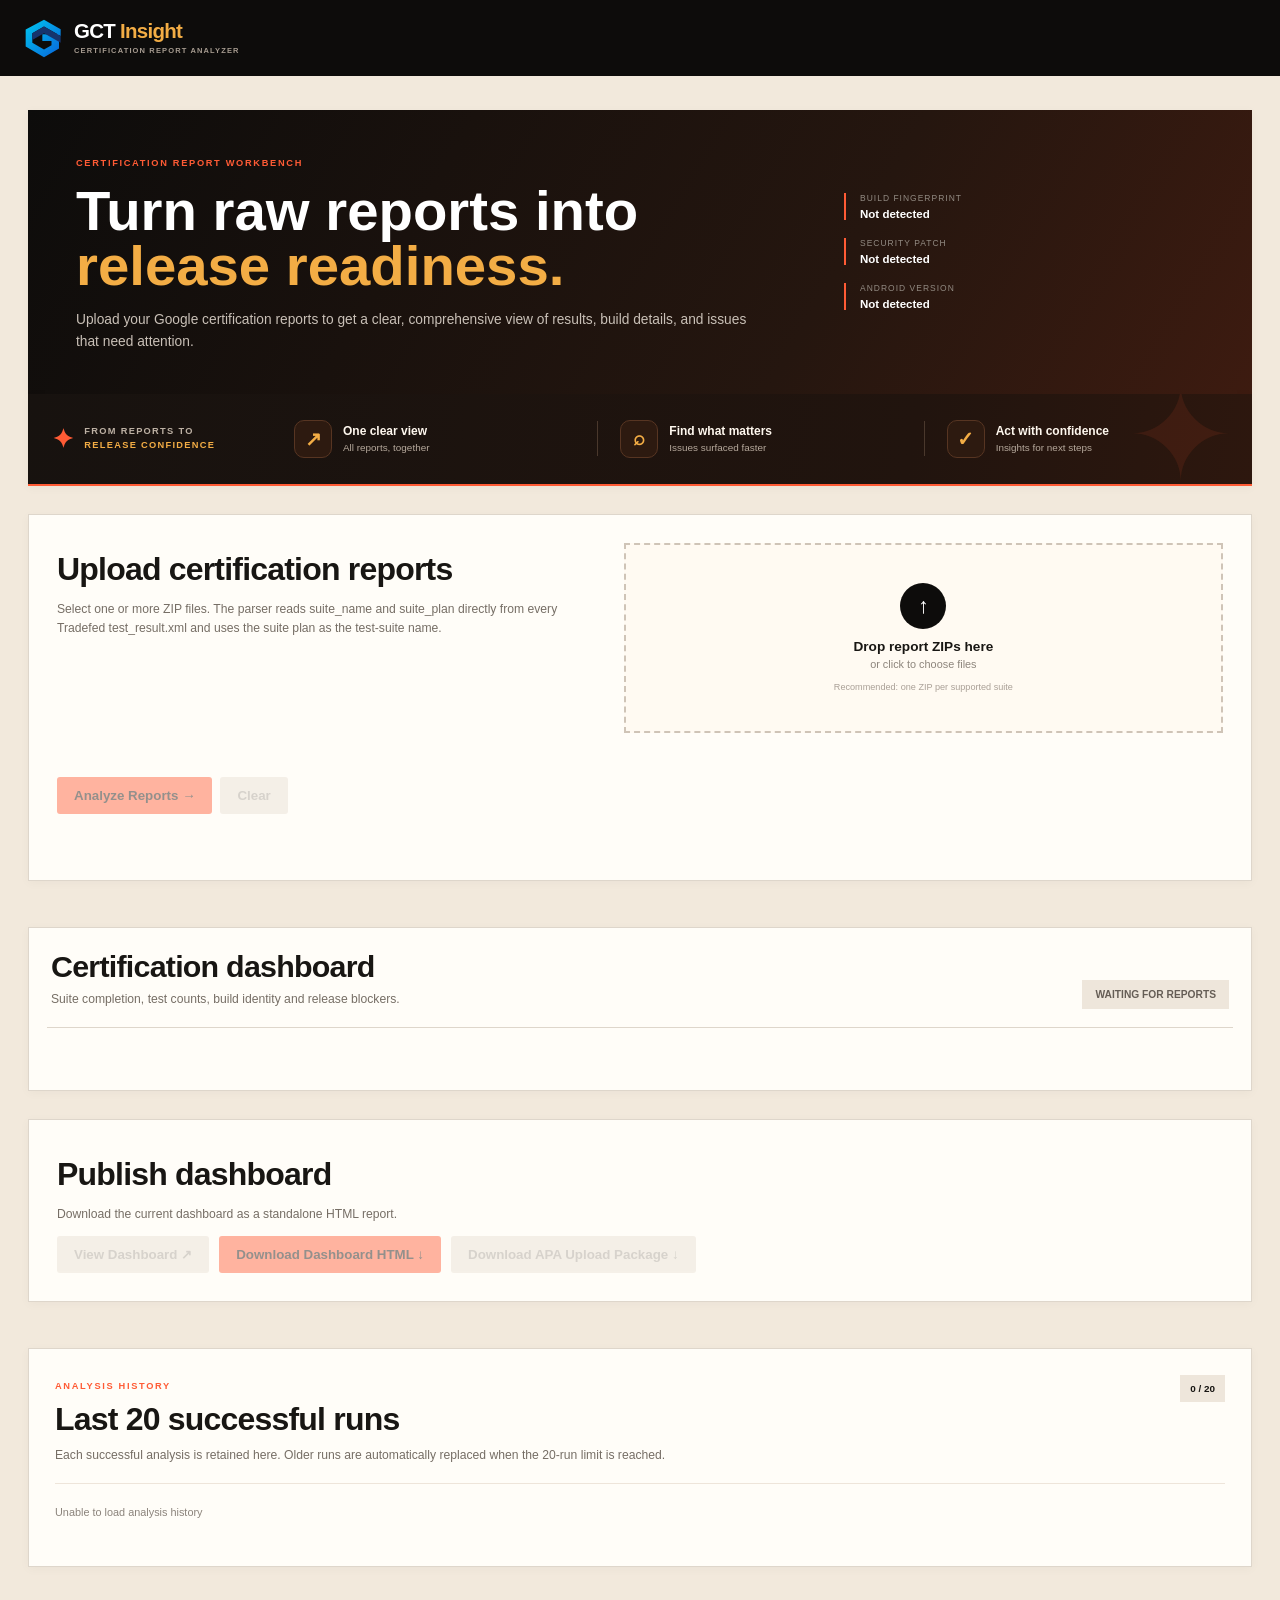
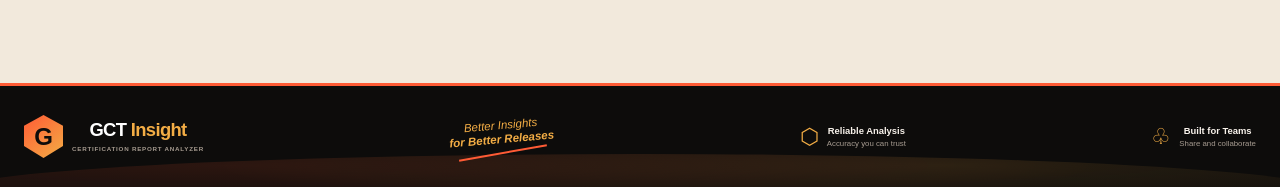
==== commit 91e6f5de: "Clarify APA package download button" ====
--- a/templates/index.html
+++ b/templates/index.html
@@ -3,7 +3,7 @@
     <span class="approved-brand-mark" aria-hidden="true"><svg viewBox="0 0 48 48"><defs><linearGradient id="gctBlue" x1="0" y1="0" x2="1" y2="1"><stop offset="0" stop-color="#00c7ef"/><stop offset="1" stop-color="#0864db"/></linearGradient></defs><path fill="url(#gctBlue)" d="M24 2 44 13.5v8L24 10.1 10 18.2v11.6l14 8.1 9-5.2v-5.1H22v-8h20v17L24 47 2 34.3V13.7z"/><path fill="#16346d" d="M24 10.1 44 21.6v8L24 18.2 10 26.3v-8.1z"/></svg></span>
     <span class="approved-brand-copy"><strong>GCT <em>Insight</em></strong><small>CERTIFICATION REPORT ANALYZER</small></span>
   </a>
-</header><main class="page"><section class="hero"><div class="hero-copy"><span class="eyebrow">CERTIFICATION REPORT WORKBENCH</span><h1>Turn raw reports into <em>release readiness.</em></h1><p>Upload your Google certification reports to get a clear, comprehensive view of results, build details, and issues that need attention.</p></div><div class="hero-meta"><div><span>BUILD FINGERPRINT</span><strong id="buildFingerprint">Not detected</strong></div><div><span>SECURITY PATCH</span><strong id="securityPatch">Not detected</strong></div><div><span>ANDROID VERSION</span><strong id="androidVersion">Not detected</strong></div></div></section><section class="insight-strip" aria-label="GCT Insight capabilities"><div class="insight-strip-heading"><span class="insight-spark">✦</span><span>FROM REPORTS TO <strong>RELEASE CONFIDENCE</strong></span></div><div class="insight-pill"><span class="insight-icon">↗</span><span><strong>One clear view</strong><small>All reports, together</small></span></div><div class="insight-divider"></div><div class="insight-pill"><span class="insight-icon">⌕</span><span><strong>Find what matters</strong><small>Issues surfaced faster</small></span></div><div class="insight-divider"></div><div class="insight-pill"><span class="insight-icon">✓</span><span><strong>Act with confidence</strong><small>Insights for next steps</small></span></div><div class="insight-accent" aria-hidden="true">✦</div></section><section class="upload-card"><div class="upload-copy"><h2>Upload certification reports</h2><p>Select one or more ZIP files. The parser reads suite_name and suite_plan directly from every Tradefed test_result.xml and uses the suite plan as the test-suite name.</p></div><div class="upload-zone"><input id="reportFiles" type="file" multiple accept=".zip"><div class="upload-icon">↑</div><strong>Drop report ZIPs here</strong><span>or click to choose files</span><small>Recommended: one ZIP per supported suite</small></div><div id="selectedFiles" class="selected-files"></div><div class="upload-actions"><button id="analyzeBtn" class="primary" disabled>Analyze Reports →</button><button id="clearBtn" class="secondary" disabled>Clear</button></div><div id="analysisProgress" class="analysis-progress hidden"><div class="progress-label"><strong id="progressTitle">Preparing analysis…</strong><span id="progressPercent">0%</span></div><div id="progressTrack" class="progress-track"><i id="progressBar"></i></div><small id="progressDetail">Preparing uploaded reports.</small></div><div id="statusMessage" class="status-message"></div></section><section class="certification-dashboard" id="certificationDashboard"><section class="dashboard-head dashboard-panel"><div><h2>Certification dashboard</h2><p>Suite completion, test counts, build identity and release blockers.</p></div><div class="readiness-chip" id="readiness">WAITING FOR REPORTS</div></section><section class="build-mismatch" id="buildMismatch"></section><section class="build-info-card" id="buildInfoCard"></section><section class="stats" id="stats"></section><section class="suite-grid" id="suiteGrid"></section><section class="issues-grid hidden" id="issuesGrid"><div class="panel incomplete-panel"><div class="panel-title"><div><span class="section-kicker">INCOMPLETE MODULES</span><h3>Modules requiring attention</h3></div><span id="incompleteCount" class="count-badge">0</span></div><div id="incompleteList"></div></div><div class="panel failure-panel"><div class="panel-title"><div><span class="section-kicker">FAILURES</span><h3>Failed test cases</h3></div><span id="failureCount" class="count-badge danger">0</span></div><div id="failureList"></div></div></section></section><section class="publish-card"><h2>Publish dashboard</h2><p>Download the current dashboard as a standalone HTML report.</p><div class="publish-actions"><button id="viewBtn" class="secondary" disabled>View Dashboard ↗</button><button id="publishBtn" class="primary" disabled>Download Dashboard HTML ↓</button><button id="apaUploadBtn" class="secondary" disabled>APA Upload Reports ↓</button></div></section><section class="history-card"><div class="history-head"><div><span class="section-kicker">ANALYSIS HISTORY</span><h2>Last 20 successful runs</h2><p>Each successful analysis is retained here. Older runs are automatically replaced when the 20-run limit is reached.</p></div><span id="historyCount" class="history-count">0 / 20</span></div><div id="historyList" class="history-list"><div class="empty">Loading analysis history...</div></div></section></main><footer class="approved-footer">
+</header><main class="page"><section class="hero"><div class="hero-copy"><span class="eyebrow">CERTIFICATION REPORT WORKBENCH</span><h1>Turn raw reports into <em>release readiness.</em></h1><p>Upload your Google certification reports to get a clear, comprehensive view of results, build details, and issues that need attention.</p></div><div class="hero-meta"><div><span>BUILD FINGERPRINT</span><strong id="buildFingerprint">Not detected</strong></div><div><span>SECURITY PATCH</span><strong id="securityPatch">Not detected</strong></div><div><span>ANDROID VERSION</span><strong id="androidVersion">Not detected</strong></div></div></section><section class="insight-strip" aria-label="GCT Insight capabilities"><div class="insight-strip-heading"><span class="insight-spark">✦</span><span>FROM REPORTS TO <strong>RELEASE CONFIDENCE</strong></span></div><div class="insight-pill"><span class="insight-icon">↗</span><span><strong>One clear view</strong><small>All reports, together</small></span></div><div class="insight-divider"></div><div class="insight-pill"><span class="insight-icon">⌕</span><span><strong>Find what matters</strong><small>Issues surfaced faster</small></span></div><div class="insight-divider"></div><div class="insight-pill"><span class="insight-icon">✓</span><span><strong>Act with confidence</strong><small>Insights for next steps</small></span></div><div class="insight-accent" aria-hidden="true">✦</div></section><section class="upload-card"><div class="upload-copy"><h2>Upload certification reports</h2><p>Select one or more ZIP files. The parser reads suite_name and suite_plan directly from every Tradefed test_result.xml and uses the suite plan as the test-suite name.</p></div><div class="upload-zone"><input id="reportFiles" type="file" multiple accept=".zip"><div class="upload-icon">↑</div><strong>Drop report ZIPs here</strong><span>or click to choose files</span><small>Recommended: one ZIP per supported suite</small></div><div id="selectedFiles" class="selected-files"></div><div class="upload-actions"><button id="analyzeBtn" class="primary" disabled>Analyze Reports →</button><button id="clearBtn" class="secondary" disabled>Clear</button></div><div id="analysisProgress" class="analysis-progress hidden"><div class="progress-label"><strong id="progressTitle">Preparing analysis…</strong><span id="progressPercent">0%</span></div><div id="progressTrack" class="progress-track"><i id="progressBar"></i></div><small id="progressDetail">Preparing uploaded reports.</small></div><div id="statusMessage" class="status-message"></div></section><section class="certification-dashboard" id="certificationDashboard"><section class="dashboard-head dashboard-panel"><div><h2>Certification dashboard</h2><p>Suite completion, test counts, build identity and release blockers.</p></div><div class="readiness-chip" id="readiness">WAITING FOR REPORTS</div></section><section class="build-mismatch" id="buildMismatch"></section><section class="build-info-card" id="buildInfoCard"></section><section class="stats" id="stats"></section><section class="suite-grid" id="suiteGrid"></section><section class="issues-grid hidden" id="issuesGrid"><div class="panel incomplete-panel"><div class="panel-title"><div><span class="section-kicker">INCOMPLETE MODULES</span><h3>Modules requiring attention</h3></div><span id="incompleteCount" class="count-badge">0</span></div><div id="incompleteList"></div></div><div class="panel failure-panel"><div class="panel-title"><div><span class="section-kicker">FAILURES</span><h3>Failed test cases</h3></div><span id="failureCount" class="count-badge danger">0</span></div><div id="failureList"></div></div></section></section><section class="publish-card"><h2>Publish dashboard</h2><p>Download the current dashboard as a standalone HTML report.</p><div class="publish-actions"><button id="viewBtn" class="secondary" disabled>View Dashboard ↗</button><button id="publishBtn" class="primary" disabled>Download Dashboard HTML ↓</button><button id="apaUploadBtn" class="secondary" disabled>Download APA Upload Package ↓</button></div></section><section class="history-card"><div class="history-head"><div><span class="section-kicker">ANALYSIS HISTORY</span><h2>Last 20 successful runs</h2><p>Each successful analysis is retained here. Older runs are automatically replaced when the 20-run limit is reached.</p></div><span id="historyCount" class="history-count">0 / 20</span></div><div id="historyList" class="history-list"><div class="empty">Loading analysis history...</div></div></section></main><footer class="approved-footer">
   <div class="footer-logo-block">
     <span class="footer-brand-mark" aria-hidden="true">G</span>
     <span><strong>GCT <em>Insight</em></strong><small>CERTIFICATION REPORT ANALYZER</small></span>
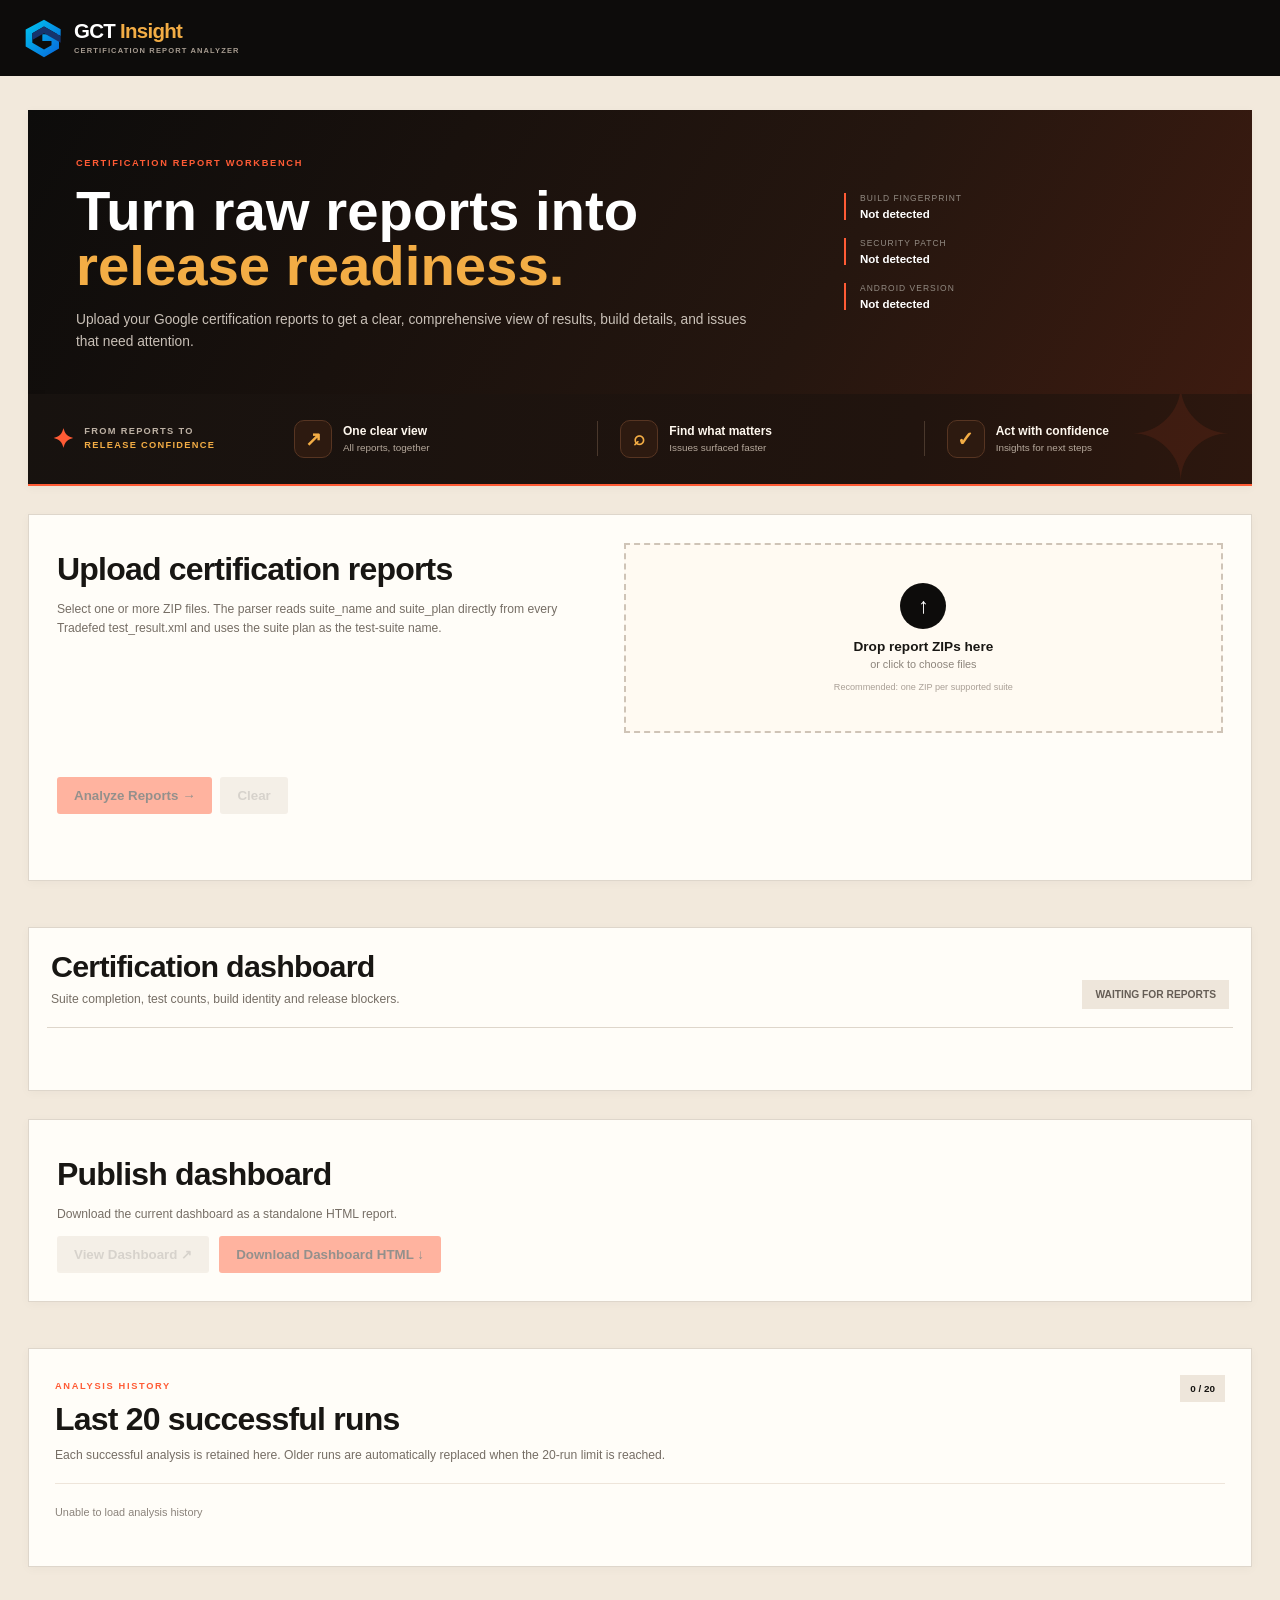
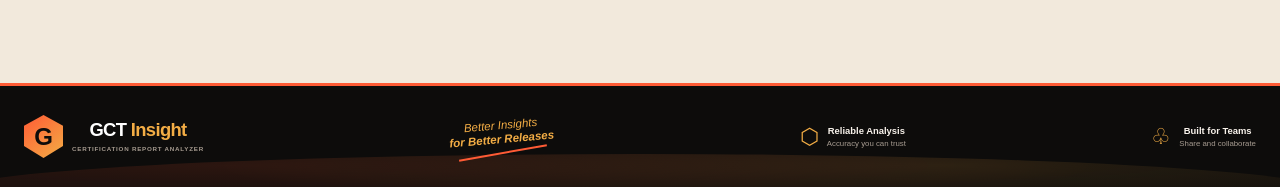
==== commit d246eb9e: "Remove APA upload package button" ====
--- a/templates/index.html
+++ b/templates/index.html
@@ -3,7 +3,7 @@
     <span class="approved-brand-mark" aria-hidden="true"><svg viewBox="0 0 48 48"><defs><linearGradient id="gctBlue" x1="0" y1="0" x2="1" y2="1"><stop offset="0" stop-color="#00c7ef"/><stop offset="1" stop-color="#0864db"/></linearGradient></defs><path fill="url(#gctBlue)" d="M24 2 44 13.5v8L24 10.1 10 18.2v11.6l14 8.1 9-5.2v-5.1H22v-8h20v17L24 47 2 34.3V13.7z"/><path fill="#16346d" d="M24 10.1 44 21.6v8L24 18.2 10 26.3v-8.1z"/></svg></span>
     <span class="approved-brand-copy"><strong>GCT <em>Insight</em></strong><small>CERTIFICATION REPORT ANALYZER</small></span>
   </a>
-</header><main class="page"><section class="hero"><div class="hero-copy"><span class="eyebrow">CERTIFICATION REPORT WORKBENCH</span><h1>Turn raw reports into <em>release readiness.</em></h1><p>Upload your Google certification reports to get a clear, comprehensive view of results, build details, and issues that need attention.</p></div><div class="hero-meta"><div><span>BUILD FINGERPRINT</span><strong id="buildFingerprint">Not detected</strong></div><div><span>SECURITY PATCH</span><strong id="securityPatch">Not detected</strong></div><div><span>ANDROID VERSION</span><strong id="androidVersion">Not detected</strong></div></div></section><section class="insight-strip" aria-label="GCT Insight capabilities"><div class="insight-strip-heading"><span class="insight-spark">✦</span><span>FROM REPORTS TO <strong>RELEASE CONFIDENCE</strong></span></div><div class="insight-pill"><span class="insight-icon">↗</span><span><strong>One clear view</strong><small>All reports, together</small></span></div><div class="insight-divider"></div><div class="insight-pill"><span class="insight-icon">⌕</span><span><strong>Find what matters</strong><small>Issues surfaced faster</small></span></div><div class="insight-divider"></div><div class="insight-pill"><span class="insight-icon">✓</span><span><strong>Act with confidence</strong><small>Insights for next steps</small></span></div><div class="insight-accent" aria-hidden="true">✦</div></section><section class="upload-card"><div class="upload-copy"><h2>Upload certification reports</h2><p>Select one or more ZIP files. The parser reads suite_name and suite_plan directly from every Tradefed test_result.xml and uses the suite plan as the test-suite name.</p></div><div class="upload-zone"><input id="reportFiles" type="file" multiple accept=".zip"><div class="upload-icon">↑</div><strong>Drop report ZIPs here</strong><span>or click to choose files</span><small>Recommended: one ZIP per supported suite</small></div><div id="selectedFiles" class="selected-files"></div><div class="upload-actions"><button id="analyzeBtn" class="primary" disabled>Analyze Reports →</button><button id="clearBtn" class="secondary" disabled>Clear</button></div><div id="analysisProgress" class="analysis-progress hidden"><div class="progress-label"><strong id="progressTitle">Preparing analysis…</strong><span id="progressPercent">0%</span></div><div id="progressTrack" class="progress-track"><i id="progressBar"></i></div><small id="progressDetail">Preparing uploaded reports.</small></div><div id="statusMessage" class="status-message"></div></section><section class="certification-dashboard" id="certificationDashboard"><section class="dashboard-head dashboard-panel"><div><h2>Certification dashboard</h2><p>Suite completion, test counts, build identity and release blockers.</p></div><div class="readiness-chip" id="readiness">WAITING FOR REPORTS</div></section><section class="build-mismatch" id="buildMismatch"></section><section class="build-info-card" id="buildInfoCard"></section><section class="stats" id="stats"></section><section class="suite-grid" id="suiteGrid"></section><section class="issues-grid hidden" id="issuesGrid"><div class="panel incomplete-panel"><div class="panel-title"><div><span class="section-kicker">INCOMPLETE MODULES</span><h3>Modules requiring attention</h3></div><span id="incompleteCount" class="count-badge">0</span></div><div id="incompleteList"></div></div><div class="panel failure-panel"><div class="panel-title"><div><span class="section-kicker">FAILURES</span><h3>Failed test cases</h3></div><span id="failureCount" class="count-badge danger">0</span></div><div id="failureList"></div></div></section></section><section class="publish-card"><h2>Publish dashboard</h2><p>Download the current dashboard as a standalone HTML report.</p><div class="publish-actions"><button id="viewBtn" class="secondary" disabled>View Dashboard ↗</button><button id="publishBtn" class="primary" disabled>Download Dashboard HTML ↓</button><button id="apaUploadBtn" class="secondary" disabled>Download APA Upload Package ↓</button></div></section><section class="history-card"><div class="history-head"><div><span class="section-kicker">ANALYSIS HISTORY</span><h2>Last 20 successful runs</h2><p>Each successful analysis is retained here. Older runs are automatically replaced when the 20-run limit is reached.</p></div><span id="historyCount" class="history-count">0 / 20</span></div><div id="historyList" class="history-list"><div class="empty">Loading analysis history...</div></div></section></main><footer class="approved-footer">
+</header><main class="page"><section class="hero"><div class="hero-copy"><span class="eyebrow">CERTIFICATION REPORT WORKBENCH</span><h1>Turn raw reports into <em>release readiness.</em></h1><p>Upload your Google certification reports to get a clear, comprehensive view of results, build details, and issues that need attention.</p></div><div class="hero-meta"><div><span>BUILD FINGERPRINT</span><strong id="buildFingerprint">Not detected</strong></div><div><span>SECURITY PATCH</span><strong id="securityPatch">Not detected</strong></div><div><span>ANDROID VERSION</span><strong id="androidVersion">Not detected</strong></div></div></section><section class="insight-strip" aria-label="GCT Insight capabilities"><div class="insight-strip-heading"><span class="insight-spark">✦</span><span>FROM REPORTS TO <strong>RELEASE CONFIDENCE</strong></span></div><div class="insight-pill"><span class="insight-icon">↗</span><span><strong>One clear view</strong><small>All reports, together</small></span></div><div class="insight-divider"></div><div class="insight-pill"><span class="insight-icon">⌕</span><span><strong>Find what matters</strong><small>Issues surfaced faster</small></span></div><div class="insight-divider"></div><div class="insight-pill"><span class="insight-icon">✓</span><span><strong>Act with confidence</strong><small>Insights for next steps</small></span></div><div class="insight-accent" aria-hidden="true">✦</div></section><section class="upload-card"><div class="upload-copy"><h2>Upload certification reports</h2><p>Select one or more ZIP files. The parser reads suite_name and suite_plan directly from every Tradefed test_result.xml and uses the suite plan as the test-suite name.</p></div><div class="upload-zone"><input id="reportFiles" type="file" multiple accept=".zip"><div class="upload-icon">↑</div><strong>Drop report ZIPs here</strong><span>or click to choose files</span><small>Recommended: one ZIP per supported suite</small></div><div id="selectedFiles" class="selected-files"></div><div class="upload-actions"><button id="analyzeBtn" class="primary" disabled>Analyze Reports →</button><button id="clearBtn" class="secondary" disabled>Clear</button></div><div id="analysisProgress" class="analysis-progress hidden"><div class="progress-label"><strong id="progressTitle">Preparing analysis…</strong><span id="progressPercent">0%</span></div><div id="progressTrack" class="progress-track"><i id="progressBar"></i></div><small id="progressDetail">Preparing uploaded reports.</small></div><div id="statusMessage" class="status-message"></div></section><section class="certification-dashboard" id="certificationDashboard"><section class="dashboard-head dashboard-panel"><div><h2>Certification dashboard</h2><p>Suite completion, test counts, build identity and release blockers.</p></div><div class="readiness-chip" id="readiness">WAITING FOR REPORTS</div></section><section class="build-mismatch" id="buildMismatch"></section><section class="build-info-card" id="buildInfoCard"></section><section class="stats" id="stats"></section><section class="suite-grid" id="suiteGrid"></section><section class="issues-grid hidden" id="issuesGrid"><div class="panel incomplete-panel"><div class="panel-title"><div><span class="section-kicker">INCOMPLETE MODULES</span><h3>Modules requiring attention</h3></div><span id="incompleteCount" class="count-badge">0</span></div><div id="incompleteList"></div></div><div class="panel failure-panel"><div class="panel-title"><div><span class="section-kicker">FAILURES</span><h3>Failed test cases</h3></div><span id="failureCount" class="count-badge danger">0</span></div><div id="failureList"></div></div></section></section><section class="publish-card"><h2>Publish dashboard</h2><p>Download the current dashboard as a standalone HTML report.</p><div class="publish-actions"><button id="viewBtn" class="secondary" disabled>View Dashboard ↗</button><button id="publishBtn" class="primary" disabled>Download Dashboard HTML ↓</button></div></section><section class="history-card"><div class="history-head"><div><span class="section-kicker">ANALYSIS HISTORY</span><h2>Last 20 successful runs</h2><p>Each successful analysis is retained here. Older runs are automatically replaced when the 20-run limit is reached.</p></div><span id="historyCount" class="history-count">0 / 20</span></div><div id="historyList" class="history-list"><div class="empty">Loading analysis history...</div></div></section></main><footer class="approved-footer">
   <div class="footer-logo-block">
     <span class="footer-brand-mark" aria-hidden="true">G</span>
     <span><strong>GCT <em>Insight</em></strong><small>CERTIFICATION REPORT ANALYZER</small></span>
